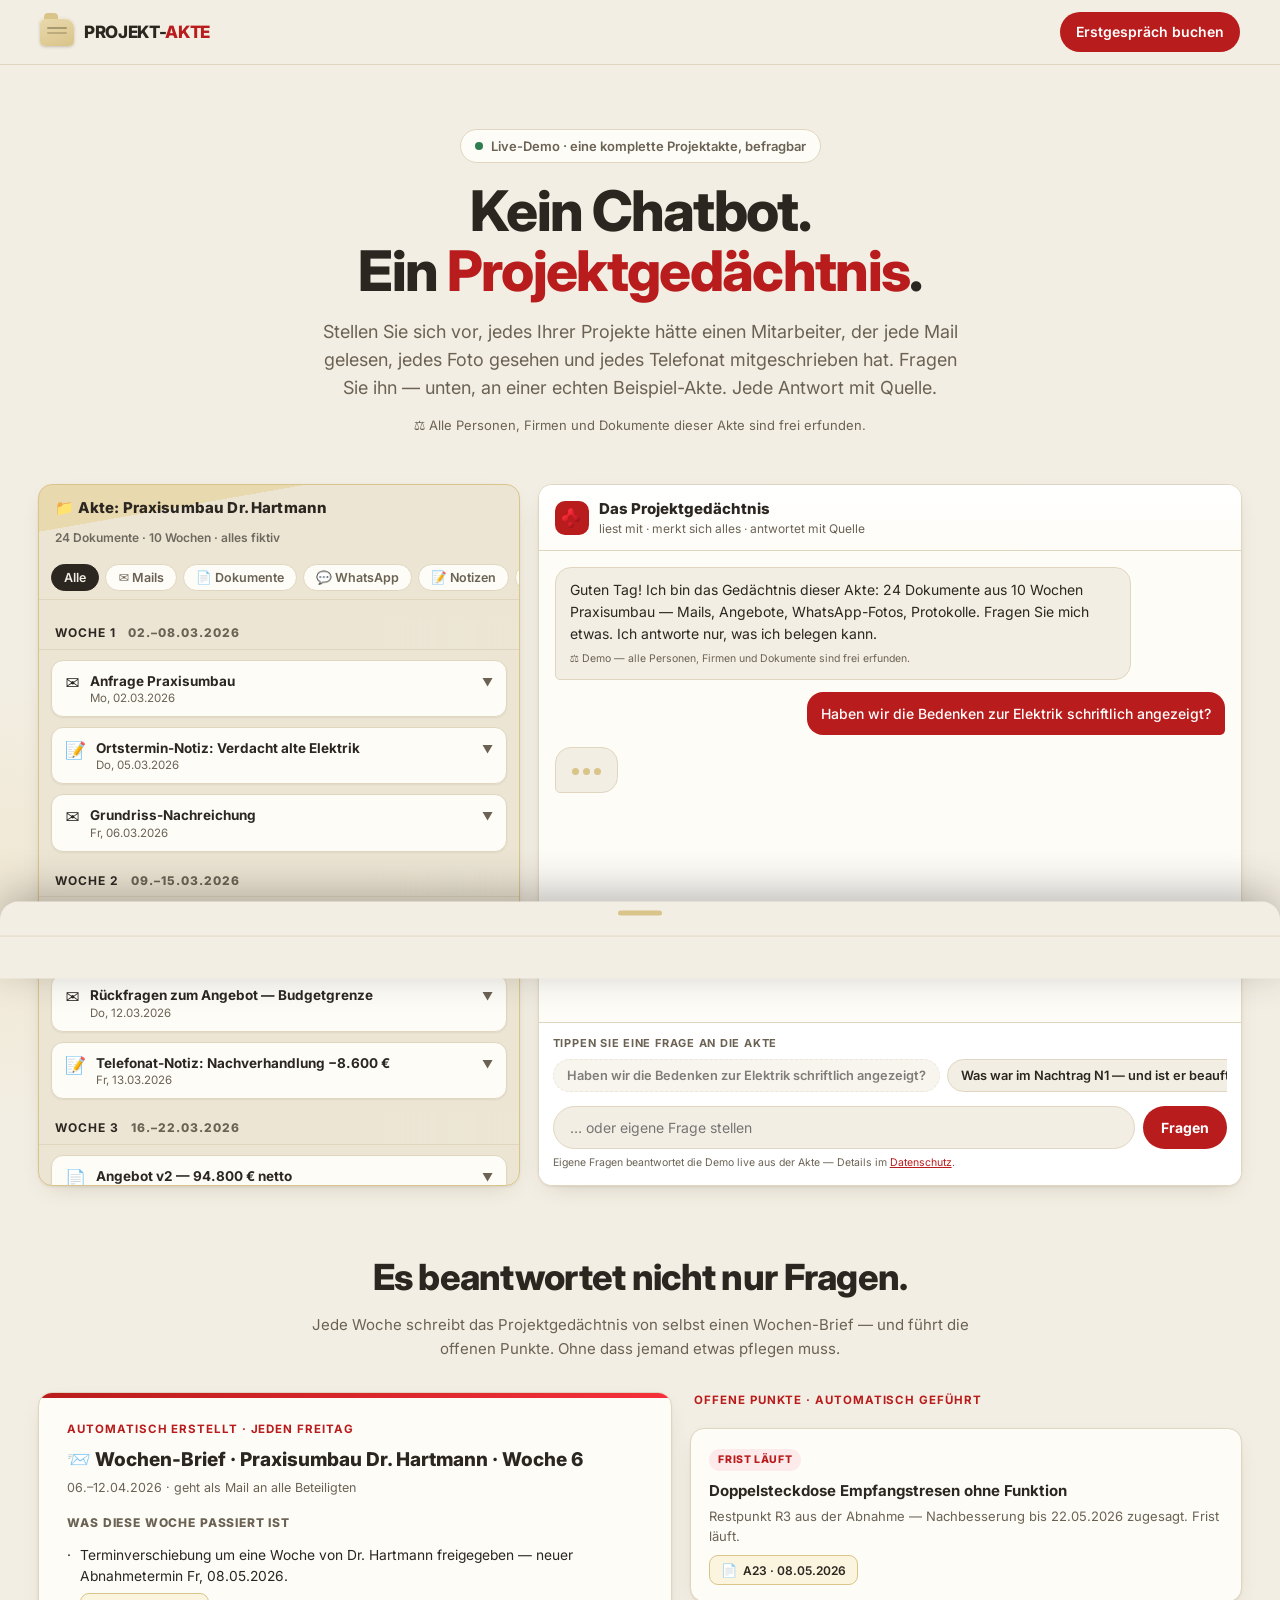
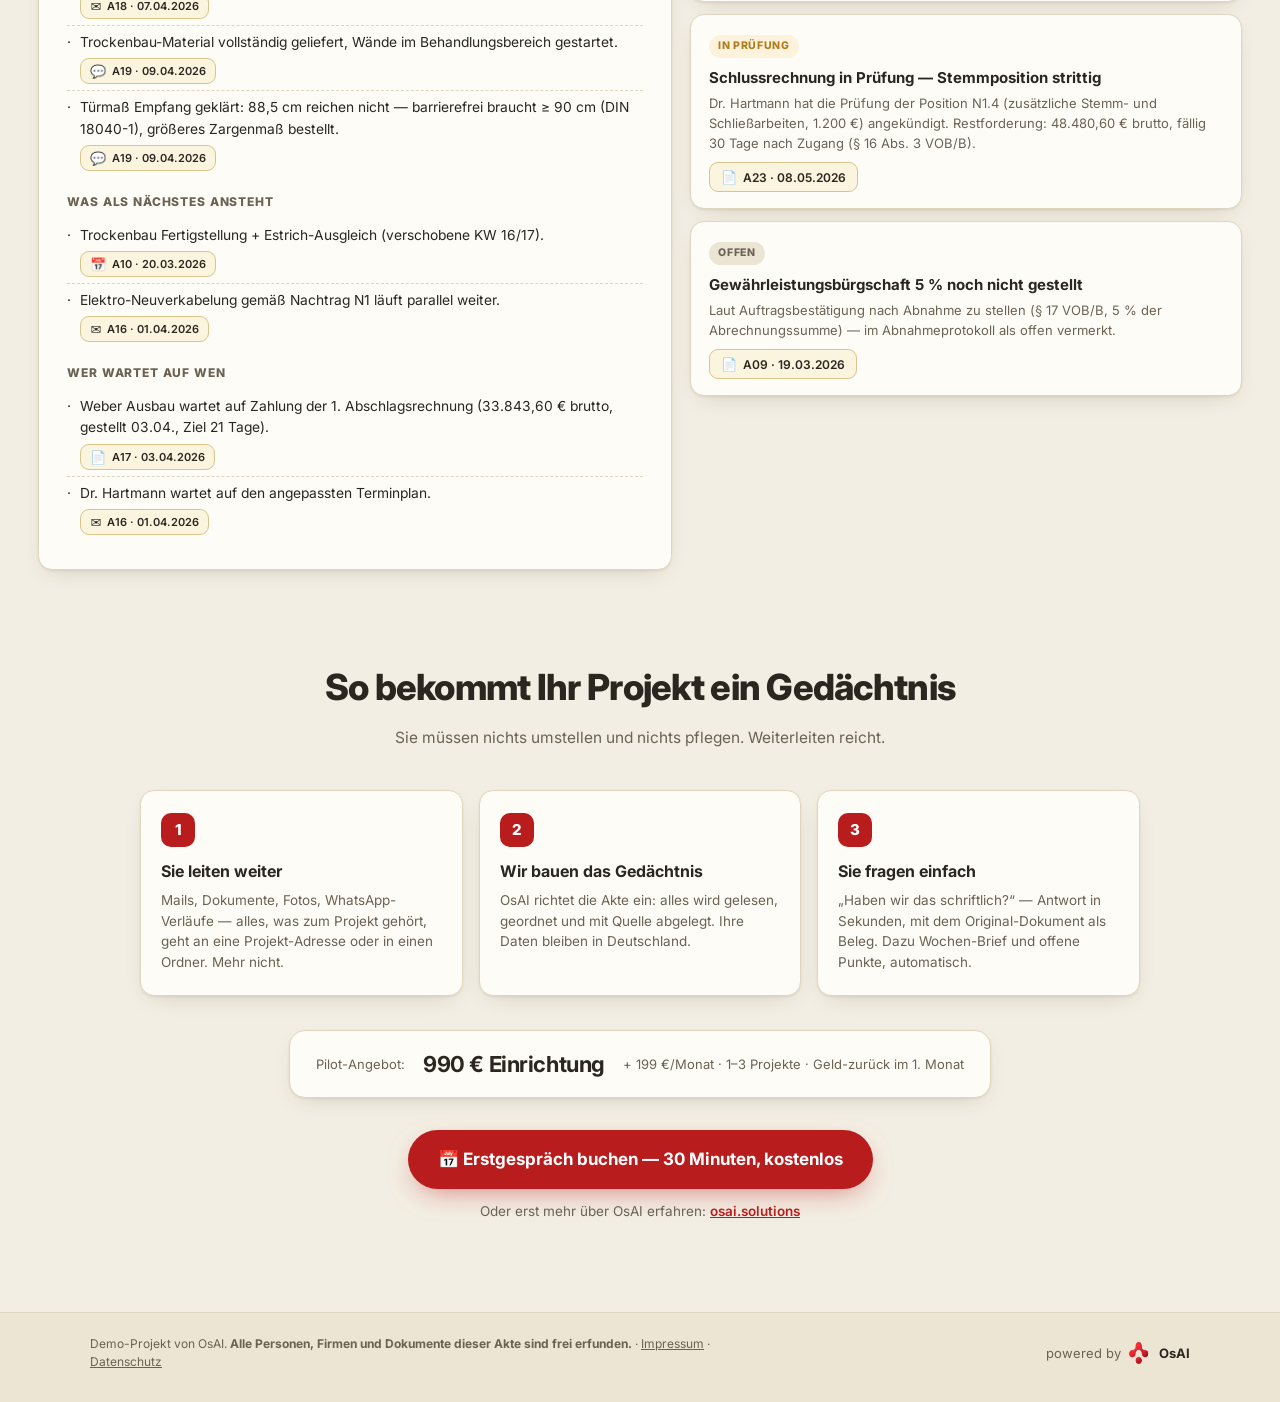
==== index.html @ 19879507 "feat: Phase 1 — Korpus (24 VOB/B-Artefakte) + Akten-Timeline mit Filtern & Dokument-Ansichten Gate 1" ====
<!DOCTYPE html>
<html lang="de">
<head>
  <meta charset="UTF-8">
  <meta name="viewport" content="width=device-width, initial-scale=1.0">
  <title>Projekt-Akte — Kein Chatbot. Ein Projektgedächtnis.</title>
  <meta name="description" content="Befragen Sie eine komplette Projektakte wie einen Mitarbeiter, der alles gelesen hat: Antwort in Sekunden — und das belegende Original-Dokument leuchtet auf. Live-Demo von OsAI.">
  <link rel="canonical" href="https://projekt-akte.demo.osai.solutions/">
  <meta property="og:type" content="website">
  <meta property="og:title" content="Projekt-Akte — Kein Chatbot. Ein Projektgedächtnis.">
  <meta property="og:description" content="Fragen statt suchen: Jede Antwort mit Quelle — das Original-Dokument leuchtet auf. Befragbare Demo-Projektakte (komplett fiktiv).">
  <meta property="og:url" content="https://projekt-akte.demo.osai.solutions/">
  <meta property="og:image" content="https://projekt-akte.demo.osai.solutions/assets/img/og.jpg">
  <meta property="og:locale" content="de_DE">
  <meta name="twitter:card" content="summary_large_image">
  <link rel="icon" href="data:image/svg+xml,<svg xmlns='http://www.w3.org/2000/svg' viewBox='0 0 100 100'><rect x='8' y='30' width='84' height='58' rx='10' fill='%23d9c489'/><rect x='8' y='22' width='34' height='14' rx='5' fill='%23b91c1c'/><rect x='20' y='48' width='60' height='6' rx='3' fill='%232b2620' opacity='.45'/><rect x='20' y='62' width='44' height='6' rx='3' fill='%232b2620' opacity='.3'/></svg>">
  <link rel="preconnect" href="https://fonts.googleapis.com">
  <link rel="preconnect" href="https://fonts.gstatic.com" crossorigin>
  <link href="https://fonts.googleapis.com/css2?family=Inter:wght@400;500;600;700;800&family=Caveat:wght@600&display=swap" rel="stylesheet">
  <link rel="stylesheet" href="assets/css/style.css">
</head>
<body>

  <header class="topbar">
    <a class="topbar-brand" href="/">
      <span class="akte-mark" aria-hidden="true"></span>
      <span class="topbar-wort">PROJEKT-<em>AKTE</em></span>
    </a>
    <a class="topbar-cta" href="https://cal.com/osai-solutions/erstgespraech" target="_blank" rel="noopener">Erstgespräch buchen</a>
  </header>

  <section class="hero">
    <span class="hero-badge"><span class="punkt"></span> Live-Demo · eine komplette Projektakte, befragbar</span>
    <h1>Kein Chatbot.<br>Ein <em>Projektgedächtnis</em>.</h1>
    <p class="hero-sub">Stellen Sie sich vor, jedes Ihrer Projekte hätte einen Mitarbeiter, der jede Mail gelesen, jedes Foto gesehen und jedes Telefonat mitgeschrieben hat. Fragen Sie ihn — unten, an einer echten Beispiel-Akte. Jede Antwort mit Quelle.</p>
    <p class="hero-hinweis">⚖️ Alle Personen, Firmen und Dokumente dieser Akte sind frei erfunden.</p>
  </section>

  <main class="demo" id="demo">
    <div class="demo-grid">

      <aside class="akte" aria-label="Projektakte Praxisumbau Dr. Hartmann">
        <div class="akte-kopf">
          <h2>📁 Akte: Praxisumbau Dr. Hartmann</h2>
          <span id="akte-zaehler"></span>
        </div>
        <div class="filter-leiste" id="filter-leiste" role="tablist" aria-label="Akte filtern"></div>
        <div class="timeline" id="timeline"></div>
      </aside>

      <section class="chat" aria-label="Projektgedächtnis befragen">
        <div class="chat-kopf">
          <span class="chat-avatar"><img src="assets/img/osai-logo.png" alt="" width="20" height="20"></span>
          <div>
            <h2>Das Projektgedächtnis</h2>
            <p>liest mit · merkt sich alles · antwortet mit Quelle</p>
          </div>
        </div>
        <div class="chat-verlauf" id="chat-verlauf" aria-live="polite"></div>
        <div class="chat-fuss">
          <p class="fuss-label">Tippen Sie eine Frage an die Akte</p>
          <div class="frage-chips" id="frage-chips"></div>
          <form class="eingabe" id="eingabe-form">
            <input type="text" id="eingabe-feld" maxlength="240" placeholder="… oder eigene Frage stellen" aria-label="Eigene Frage an die Akte">
            <button type="submit" id="eingabe-senden">Fragen</button>
          </form>
          <p class="eingabe-hinweis">Eigene Fragen beantwortet die Demo live aus der Akte — Details im <a href="datenschutz.html">Datenschutz</a>.</p>
        </div>
      </section>

    </div>
  </main>

  <section class="panels">
    <div class="panels-kopf reveal">
      <h2>Es beantwortet nicht nur Fragen.</h2>
      <p>Jede Woche schreibt das Projektgedächtnis von selbst einen Wochen-Brief — und führt die offenen Punkte. Ohne dass jemand etwas pflegen muss.</p>
    </div>
    <div class="panels-grid">
      <article class="brief reveal" id="wochen-brief"></article>
      <div class="punkte reveal" id="offene-punkte"></div>
    </div>
  </section>

  <section class="story" id="pilot">
    <h2 class="reveal">So bekommt Ihr Projekt ein Gedächtnis</h2>
    <p class="story-sub reveal">Sie müssen nichts umstellen und nichts pflegen. Weiterleiten reicht.</p>
    <div class="schritte">
      <div class="schritt reveal">
        <span class="schritt-nr">1</span>
        <h3>Sie leiten weiter</h3>
        <p>Mails, Dokumente, Fotos, WhatsApp-Verläufe — alles, was zum Projekt gehört, geht an eine Projekt-Adresse oder in einen Ordner. Mehr nicht.</p>
      </div>
      <div class="schritt reveal">
        <span class="schritt-nr">2</span>
        <h3>Wir bauen das Gedächtnis</h3>
        <p>OsAI richtet die Akte ein: alles wird gelesen, geordnet und mit Quelle abgelegt. Ihre Daten bleiben in Deutschland.</p>
      </div>
      <div class="schritt reveal">
        <span class="schritt-nr">3</span>
        <h3>Sie fragen einfach</h3>
        <p>„Haben wir das schriftlich?“ — Antwort in Sekunden, mit dem Original-Dokument als Beleg. Dazu Wochen-Brief und offene Punkte, automatisch.</p>
      </div>
    </div>
    <div class="preis-zeile reveal">
      <span>Pilot-Angebot:</span>
      <b>990&nbsp;€ Einrichtung</b>
      <span>+ 199&nbsp;€/Monat · 1–3 Projekte · Geld-zurück im 1.&nbsp;Monat</span>
    </div>
    <div class="cta-block reveal">
      <a class="cta-haupt" href="https://cal.com/osai-solutions/erstgespraech" target="_blank" rel="noopener">📅 Erstgespräch buchen — 30 Minuten, kostenlos</a>
      <p class="cta-neben">Oder erst mehr über OsAI erfahren: <a href="https://osai.solutions?utm_source=projekt-akte" target="_blank" rel="noopener">osai.solutions</a></p>
    </div>
  </section>

  <footer class="footer">
    <div class="footer-inner">
      <span class="footer-note">Demo-Projekt von OsAI. <strong>Alle Personen, Firmen und Dokumente dieser Akte sind frei erfunden.</strong> · <a href="impressum.html">Impressum</a> · <a href="datenschutz.html">Datenschutz</a></span>
      <a class="footer-brand" href="https://osai.solutions?utm_source=projekt-akte" target="_blank" rel="noopener">
        powered by <img src="assets/img/osai-logo.png" alt="OsAI" width="22" height="22"> <strong>OsAI</strong>
      </a>
    </div>
  </footer>

  <div class="sheet-hintergrund" id="sheet-hintergrund"></div>
  <div class="sheet" id="sheet" role="dialog" aria-modal="true" aria-label="Quelldokument">
    <div class="sheet-griff"></div>
    <div class="sheet-kopf" id="sheet-kopf"></div>
    <div class="sheet-inhalt" id="sheet-inhalt"></div>
  </div>

  <script src="assets/js/data.js"></script>
  <script src="assets/js/app.js"></script>
</body>
</html>
---- assets/css/style.css ----
/* Projekt-Akte — Akten-Ästhetik: Papier/Manila, Briefkopf-Dokumente, OsAI-Akzent im Chat. */

:root {
  --papier: #f3eee3;
  --papier-tief: #ece5d4;
  --karte: #fdfcf7;
  --manila: #e9d9ae;
  --manila-tief: #d9c489;
  --tinte: #2b2620;
  --tinte-soft: #6b6254;
  --linie: #e0d6c0;
  --osai: #b91c1c;
  --osai-hell: #f6303a;
  --osai-bg: #fdf1f0;
  --gruen: #2e7d4f;
  --gold: #b07d1e;
  --radius: 14px;
  --schatten: 0 1px 2px rgba(60, 48, 22, .08), 0 8px 24px -12px rgba(60, 48, 22, .25);
  --font: "Inter", system-ui, -apple-system, sans-serif;
  --font-dok: Georgia, "Times New Roman", serif;
  --font-hand: "Caveat", cursive;
}

* { margin: 0; padding: 0; box-sizing: border-box; }
html { scroll-behavior: smooth; }
body {
  font-family: var(--font);
  background:
    radial-gradient(1200px 500px at 80% -10%, rgba(233, 217, 174, .55), transparent 60%),
    radial-gradient(900px 420px at -10% 30%, rgba(233, 217, 174, .35), transparent 55%),
    var(--papier);
  color: var(--tinte);
  line-height: 1.55;
  -webkit-font-smoothing: antialiased;
  overflow-x: hidden;
}
img { max-width: 100%; display: block; }
a { color: var(--osai); }
button { font-family: inherit; cursor: pointer; }

/* ---------- Scroll-Reveals ---------- */
.reveal { opacity: 0; transform: translateY(22px); transition: opacity .7s ease, transform .7s cubic-bezier(.16, 1, .3, 1); }
.reveal.sichtbar { opacity: 1; transform: none; }

/* ---------- Topbar ---------- */
.topbar {
  position: sticky; top: 0; z-index: 50;
  display: flex; align-items: center; justify-content: space-between;
  padding: 12px clamp(16px, 4vw, 40px);
  background: rgba(243, 238, 227, .88); backdrop-filter: blur(10px);
  border-bottom: 1px solid var(--linie);
}
.topbar-brand { display: flex; align-items: center; gap: 10px; text-decoration: none; color: var(--tinte); }
.akte-mark {
  width: 34px; height: 28px; border-radius: 5px 9px 5px 5px;
  background: linear-gradient(160deg, var(--manila), var(--manila-tief));
  position: relative; box-shadow: inset 0 1px 0 rgba(255, 255, 255, .5), 0 1px 3px rgba(60, 48, 22, .25);
}
.akte-mark::before {
  content: ""; position: absolute; top: -5px; left: 4px; width: 14px; height: 6px;
  border-radius: 4px 4px 0 0; background: var(--manila-tief);
}
.akte-mark::after {
  content: ""; position: absolute; left: 7px; right: 7px; top: 9px; height: 2px;
  background: rgba(60, 48, 22, .35); box-shadow: 0 5px 0 rgba(60, 48, 22, .22);
  border-radius: 2px;
}
.topbar-wort { font-weight: 800; letter-spacing: -.02em; font-size: 17px; }
.topbar-wort em { font-style: normal; color: var(--osai); }
.topbar-cta {
  background: var(--osai); color: #fff; text-decoration: none; font-weight: 600; font-size: 14px;
  padding: 9px 16px; border-radius: 99px; transition: transform .2s, box-shadow .2s; white-space: nowrap;
}
.topbar-cta:hover { transform: translateY(-1px); box-shadow: 0 6px 18px -6px rgba(185, 28, 28, .55); }

/* ---------- Hero / Claim ---------- */
.hero { max-width: 1180px; margin: 0 auto; padding: clamp(34px, 6vw, 64px) clamp(16px, 4vw, 40px) clamp(10px, 2vw, 18px); text-align: center; }
.hero-badge {
  display: inline-flex; align-items: center; gap: 8px; font-size: 13px; font-weight: 600; color: var(--tinte-soft);
  background: var(--karte); border: 1px solid var(--linie); padding: 6px 14px; border-radius: 99px; margin-bottom: 18px;
}
.hero-badge .punkt { width: 8px; height: 8px; border-radius: 99px; background: var(--gruen); animation: pulsieren 2.2s infinite; }
@keyframes pulsieren { 0%, 100% { box-shadow: 0 0 0 0 rgba(46, 125, 79, .45); } 50% { box-shadow: 0 0 0 6px rgba(46, 125, 79, 0); } }
.hero h1 { font-size: clamp(30px, 5.4vw, 56px); font-weight: 800; letter-spacing: -.03em; line-height: 1.08; }
.hero h1 em { font-style: normal; color: var(--osai); }
.hero-sub { max-width: 640px; margin: 16px auto 0; font-size: clamp(15px, 2vw, 18px); color: var(--tinte-soft); }
.hero-hinweis { margin-top: 14px; font-size: 13px; color: var(--tinte-soft); }

/* ---------- Demo-Layout ---------- */
.demo { max-width: 1280px; margin: clamp(18px, 3vw, 30px) auto 0; padding: 0 clamp(10px, 3vw, 40px); }
.demo-grid { display: grid; grid-template-columns: minmax(340px, 40%) 1fr; gap: 18px; align-items: stretch; }

/* ---------- Akte (Timeline) ---------- */
.akte {
  background: linear-gradient(170deg, var(--manila) 0, var(--manila) 46px, var(--papier-tief) 46px);
  border: 1px solid var(--manila-tief); border-radius: var(--radius);
  box-shadow: var(--schatten); display: flex; flex-direction: column; overflow: hidden;
  height: clamp(520px, 78vh, 860px);
}
.akte-kopf { padding: 11px 16px 9px; display: flex; align-items: baseline; gap: 10px; flex-wrap: wrap; }
.akte-kopf h2 { font-size: 15px; font-weight: 800; letter-spacing: .01em; }
.akte-kopf span { font-size: 12px; color: rgba(43, 38, 32, .65); font-weight: 600; }
.filter-leiste { display: flex; gap: 6px; padding: 8px 12px; overflow-x: auto; scrollbar-width: none; border-bottom: 1px solid var(--linie); background: var(--papier-tief); }
.filter-leiste::-webkit-scrollbar { display: none; }
.filter-chip {
  border: 1px solid var(--linie); background: var(--karte); color: var(--tinte-soft);
  font-size: 12.5px; font-weight: 600; padding: 5px 12px; border-radius: 99px; white-space: nowrap;
  transition: all .2s;
}
.filter-chip.aktiv { background: var(--tinte); border-color: var(--tinte); color: var(--papier); }
.timeline { overflow-y: auto; padding: 4px 12px 24px; flex: 1; scroll-behavior: smooth; overscroll-behavior: contain; }
.woche-kopf {
  position: sticky; top: 0; z-index: 5; margin: 14px -12px 8px; padding: 6px 16px;
  background: linear-gradient(90deg, var(--papier-tief) 70%, rgba(236, 229, 212, .9));
  backdrop-filter: blur(4px);
  font-size: 12px; font-weight: 800; letter-spacing: .08em; text-transform: uppercase; color: var(--tinte-soft);
  border-bottom: 1px solid var(--linie);
}
.woche-kopf b { color: var(--tinte); margin-right: 8px; }

.karte {
  background: var(--karte); border: 1px solid var(--linie); border-radius: 12px;
  margin: 10px 0; box-shadow: 0 1px 2px rgba(60, 48, 22, .07);
  transition: box-shadow .3s, border-color .3s, transform .3s;
  scroll-margin: 64px;
}
.karte:hover { border-color: var(--manila-tief); }
.karte-kopf { display: flex; gap: 10px; padding: 11px 13px; align-items: flex-start; width: 100%; background: none; border: 0; text-align: left; color: inherit; }
.karte-icon { font-size: 17px; line-height: 1.3; flex-shrink: 0; }
.karte-titel { font-size: 13.5px; font-weight: 700; line-height: 1.35; }
.karte-datum { font-size: 11.5px; color: var(--tinte-soft); margin-top: 1px; }
.karte-pfeil { margin-left: auto; flex-shrink: 0; color: var(--tinte-soft); transition: transform .3s; font-size: 11px; padding-top: 3px; }
.karte.open .karte-pfeil { transform: rotate(180deg); }
.karte-inhalt { display: none; padding: 0 13px 13px; }
.karte.open .karte-inhalt { display: block; animation: aufklappen .35s ease; }
@keyframes aufklappen { from { opacity: 0; transform: translateY(-6px); } to { opacity: 1; transform: none; } }

.karte.fokus { border-color: var(--osai); box-shadow: 0 0 0 3px rgba(185, 28, 28, .18), var(--schatten); }

/* Dokument-Ansicht (Briefkopf-Optik) */
.dok {
  background: #fff; border: 1px solid var(--linie); border-radius: 8px;
  padding: 16px 16px 14px; font-family: var(--font-dok); font-size: 13px; line-height: 1.6;
  box-shadow: inset 0 0 40px rgba(233, 217, 174, .18);
}
.dok-briefkopf { display: flex; justify-content: space-between; gap: 10px; align-items: flex-start; border-bottom: 2px solid var(--tinte); padding-bottom: 9px; margin-bottom: 11px; }
.dok-firma { font-family: var(--font); font-weight: 800; font-size: 14px; letter-spacing: -.01em; }
.dok-firma small { display: block; font-weight: 500; font-size: 10px; color: var(--tinte-soft); letter-spacing: .03em; }
.dok-logo { width: 26px; height: 26px; border-radius: 6px; background: var(--tinte); color: var(--manila); font-family: var(--font); font-weight: 800; font-size: 14px; display: grid; place-items: center; flex-shrink: 0; }
.dok-logo.h { background: #27415a; color: #dfe9f3; }
.dok-betreff { font-weight: 700; margin-bottom: 9px; }
.dok p { margin: 7px 0; white-space: pre-line; }
.dok table { width: 100%; border-collapse: collapse; margin: 9px 0; font-size: 12.5px; }
.dok th { text-align: left; font-size: 10.5px; text-transform: uppercase; letter-spacing: .06em; font-family: var(--font); color: var(--tinte-soft); border-bottom: 1px solid var(--linie); padding: 4px 6px; }
.dok td { border-bottom: 1px solid #f0ead9; padding: 5px 6px; vertical-align: top; }
.dok td:last-child, .dok th:last-child { text-align: right; white-space: nowrap; }
.dok tfoot td { font-weight: 700; border-bottom: 0; border-top: 2px solid var(--tinte); }
.dok tfoot tr + tr td { border-top: 0; font-weight: 400; }
.dok tfoot tr:last-child td { font-weight: 800; }

/* Mail-Ansicht */
.mail-kopf { font-size: 11.5px; color: var(--tinte-soft); background: var(--papier); border: 1px solid var(--linie); border-radius: 8px; padding: 8px 10px; margin-bottom: 9px; }
.mail-kopf div { overflow: hidden; text-overflow: ellipsis; white-space: nowrap; }
.mail-kopf b { color: var(--tinte); }

/* Notiz-Ansicht */
.notiz { background: #fdf6dd; border: 1px solid #ead9a0; border-radius: 8px; padding: 13px 14px; box-shadow: 2px 3px 0 rgba(176, 125, 30, .12); position: relative; }
.notiz::before { content: ""; position: absolute; top: -7px; left: 50%; width: 64px; height: 14px; transform: translateX(-50%) rotate(-2deg); background: rgba(217, 196, 137, .6); border-radius: 2px; }
.notiz-kopf { font-family: var(--font-hand); font-size: 19px; color: var(--gold); margin-bottom: 5px; }
.notiz p { font-size: 13px; margin: 7px 0; white-space: pre-line; }

/* WhatsApp-Ansicht */
.wa { background: #e7e1d3; border-radius: 8px; padding: 10px; }
.wa-bubble { max-width: 88%; padding: 7px 10px; border-radius: 10px; font-size: 12.8px; margin: 6px 0; position: relative; white-space: pre-line; box-shadow: 0 1px 1px rgba(0, 0, 0, .08); }
.wa-bubble.weber { background: #fff; border-top-left-radius: 3px; }
.wa-bubble.hartmann { background: #dcf3c8; margin-left: auto; border-top-right-radius: 3px; }
.wa-wer { font-size: 10.5px; font-weight: 700; color: var(--osai); margin-bottom: 2px; }
.wa-bubble.hartmann .wa-wer { color: #1f7a4d; }
.wa-zeit { display: block; font-size: 10px; color: rgba(43, 38, 32, .45); text-align: right; margin-top: 2px; }
.wa-foto { border-radius: 8px; margin: 4px 0 2px; aspect-ratio: 4/3; object-fit: cover; width: 100%; background: #d6cfbf; }

.karte-foto-thumb { width: 54px; height: 42px; object-fit: cover; border-radius: 6px; border: 1px solid var(--linie); flex-shrink: 0; }

/* Passage-Highlight — der Aha-Moment */
.passage { border-radius: 4px; transition: background .4s; box-decoration-break: clone; -webkit-box-decoration-break: clone; }
.passage-glow { animation: passageGlow 2.6s ease 2; background: #ffe9a8; box-shadow: 0 0 0 4px #ffe9a8; }
@keyframes passageGlow {
  0% { background: #ffd34d; box-shadow: 0 0 0 4px #ffd34d, 0 0 24px 4px rgba(255, 195, 26, .55); }
  60% { background: #ffe9a8; box-shadow: 0 0 0 4px #ffe9a8, 0 0 0 0 rgba(255, 195, 26, 0); }
  100% { background: #ffe9a8; box-shadow: 0 0 0 4px #ffe9a8; }
}
tr.passage-glow td { animation: none; background: #ffe9a8; transition: background .4s; }

/* ---------- Chat ---------- */
.chat {
  background: var(--karte); border: 1px solid var(--linie); border-radius: var(--radius);
  box-shadow: var(--schatten); display: flex; flex-direction: column; overflow: hidden;
  height: clamp(520px, 78vh, 860px);
}
.chat-kopf { display: flex; align-items: center; gap: 10px; padding: 12px 16px; border-bottom: 1px solid var(--linie); background: linear-gradient(180deg, #fff, var(--karte)); }
.chat-avatar { width: 34px; height: 34px; border-radius: 10px; background: var(--osai); display: grid; place-items: center; flex-shrink: 0; }
.chat-avatar img { width: 20px; height: 20px; }
.chat-kopf h2 { font-size: 15px; font-weight: 800; }
.chat-kopf p { font-size: 12px; color: var(--tinte-soft); }
.chat-verlauf { flex: 1; overflow-y: auto; padding: 16px; display: flex; flex-direction: column; gap: 12px; scroll-behavior: smooth; }
.msg { max-width: 86%; padding: 11px 14px; border-radius: 16px; font-size: 14px; animation: msgRein .35s cubic-bezier(.16, 1, .3, 1); }
@keyframes msgRein { from { opacity: 0; transform: translateY(10px) scale(.97); } to { opacity: 1; transform: none; } }
.msg.user { align-self: flex-end; background: var(--osai); color: #fff; border-bottom-right-radius: 5px; font-weight: 500; }
.msg.bot { align-self: flex-start; background: var(--papier); border: 1px solid var(--linie); border-bottom-left-radius: 5px; }
.msg.bot.unbekannt { border-color: var(--gold); background: #fdf6dd; }
.msg-spur { display: block; font-size: 10.5px; color: var(--tinte-soft); margin-top: 7px; }
.msg-spur b { color: var(--gold); font-weight: 700; }
.tipp-cursor { display: inline-block; width: 2px; height: 1em; background: var(--osai); vertical-align: text-bottom; animation: blinzeln .8s infinite; margin-left: 1px; }
@keyframes blinzeln { 50% { opacity: 0; } }
.denkt { display: inline-flex; gap: 4px; padding: 4px 2px; }
.denkt i { width: 7px; height: 7px; border-radius: 99px; background: var(--manila-tief); animation: huepfen 1.2s infinite; }
.denkt i:nth-child(2) { animation-delay: .15s; }
.denkt i:nth-child(3) { animation-delay: .3s; }
@keyframes huepfen { 0%, 60%, 100% { transform: none; } 30% { transform: translateY(-5px); } }

/* Quellen-Chips */
.quellen { display: flex; flex-wrap: wrap; gap: 7px; margin-top: 10px; }
.quelle-chip {
  display: inline-flex; align-items: center; gap: 6px; border: 1px solid var(--manila-tief);
  background: #fbf4df; color: var(--tinte); font-size: 12px; font-weight: 600;
  padding: 6px 11px; border-radius: 9px; position: relative;
  opacity: 0; transform: translateY(8px) scale(.92);
  transition: border-color .2s, background .2s, box-shadow .2s;
}
.quelle-chip.pop { animation: chipPop .45s cubic-bezier(.34, 1.56, .64, 1) forwards; }
@keyframes chipPop { to { opacity: 1; transform: none; } }
.quelle-chip:hover, .quelle-chip.aktiv { border-color: var(--osai); background: var(--osai-bg); box-shadow: 0 3px 10px -4px rgba(185, 28, 28, .4); }
.quelle-chip .q-icon { font-size: 13px; }
.quelle-chip .q-datum { color: var(--tinte-soft); font-weight: 500; }
.quelle-chip::after {
  content: "„" attr(data-snippet) "“";
  position: absolute; bottom: calc(100% + 8px); left: 0; z-index: 30;
  width: min(300px, 74vw); background: var(--tinte); color: var(--papier);
  font-size: 11.5px; font-weight: 400; line-height: 1.45; padding: 9px 11px; border-radius: 9px;
  opacity: 0; pointer-events: none; transform: translateY(4px); transition: opacity .2s, transform .2s;
  font-style: italic;
}
.quelle-chip:hover::after { opacity: 1; transform: none; }
@media (hover: none) { .quelle-chip::after { display: none; } }

/* Frage-Chips + Eingabe */
.chat-fuss { border-top: 1px solid var(--linie); background: #fff; padding: 10px 14px 13px; }
.fuss-label { font-size: 11px; font-weight: 700; letter-spacing: .07em; text-transform: uppercase; color: var(--tinte-soft); margin: 2px 0 7px; }
.frage-chips { display: flex; gap: 7px; overflow-x: auto; padding-bottom: 6px; scrollbar-width: none; }
.frage-chips::-webkit-scrollbar { display: none; }
.frage-chip {
  border: 1px solid var(--linie); background: var(--papier); color: var(--tinte);
  font-size: 12.8px; font-weight: 600; padding: 8px 13px; border-radius: 99px; white-space: nowrap;
  transition: all .2s; flex-shrink: 0;
}
.frage-chip:hover:not(:disabled) { border-color: var(--osai); color: var(--osai); background: var(--osai-bg); transform: translateY(-1px); }
.frage-chip:disabled { opacity: .45; cursor: default; }
.frage-chip.gefragt { border-style: dashed; opacity: .6; }
.eingabe { display: flex; gap: 8px; margin-top: 8px; }
.eingabe input {
  flex: 1; border: 1px solid var(--linie); border-radius: 99px; padding: 10px 16px; font: inherit; font-size: 14px;
  background: var(--papier); color: var(--tinte); outline: none; transition: border-color .2s, box-shadow .2s; min-width: 0;
}
.eingabe input:focus { border-color: var(--osai); box-shadow: 0 0 0 3px rgba(185, 28, 28, .12); background: #fff; }
.eingabe button {
  background: var(--osai); border: 0; color: #fff; font-weight: 700; font-size: 14px;
  padding: 0 18px; border-radius: 99px; transition: transform .2s, box-shadow .2s; flex-shrink: 0;
}
.eingabe button:hover:not(:disabled) { transform: translateY(-1px); box-shadow: 0 6px 16px -6px rgba(185, 28, 28, .5); }
.eingabe button:disabled { opacity: .5; cursor: default; }
.eingabe-hinweis { font-size: 10.5px; color: var(--tinte-soft); margin-top: 6px; }

/* ---------- Bottom-Sheet (mobil) ---------- */
.sheet-hintergrund { position: fixed; inset: 0; background: rgba(43, 38, 32, .5); z-index: 90; opacity: 0; pointer-events: none; transition: opacity .3s; }
.sheet-hintergrund.offen { opacity: 1; pointer-events: auto; }
.sheet {
  position: fixed; left: 0; right: 0; bottom: 0; z-index: 95; max-height: 82vh;
  background: var(--papier); border-radius: 18px 18px 0 0; box-shadow: 0 -10px 40px rgba(43, 38, 32, .3);
  transform: translateY(102%); transition: transform .38s cubic-bezier(.16, 1, .3, 1);
  display: flex; flex-direction: column;
}
.sheet.offen { transform: none; }
.sheet-griff { width: 44px; height: 5px; border-radius: 99px; background: var(--manila-tief); margin: 9px auto 4px; flex-shrink: 0; }
.sheet-kopf { display: flex; align-items: flex-start; gap: 10px; padding: 6px 18px 10px; border-bottom: 1px solid var(--linie); }
.sheet-kopf .karte-titel { font-size: 14.5px; }
.sheet-zu { margin-left: auto; background: var(--papier-tief); border: 1px solid var(--linie); border-radius: 99px; width: 30px; height: 30px; font-size: 14px; color: var(--tinte-soft); flex-shrink: 0; }
.sheet-inhalt { overflow-y: auto; padding: 14px 18px 28px; }

/* ---------- Panels: Wochen-Brief + Offene Punkte ---------- */
.panels { max-width: 1280px; margin: clamp(36px, 6vw, 64px) auto 0; padding: 0 clamp(10px, 3vw, 40px); }
.panels-kopf { text-align: center; max-width: 660px; margin: 0 auto clamp(20px, 3vw, 32px); }
.panels-kopf h2, .story h2 { font-size: clamp(24px, 3.6vw, 36px); font-weight: 800; letter-spacing: -.02em; }
.panels-kopf p { color: var(--tinte-soft); margin-top: 8px; font-size: 15px; }
.panels-grid { display: grid; grid-template-columns: 1.15fr 1fr; gap: 18px; align-items: start; }

.brief {
  background: var(--karte); border: 1px solid var(--linie); border-radius: var(--radius); box-shadow: var(--schatten);
  padding: clamp(18px, 3vw, 28px); position: relative; overflow: hidden;
}
.brief::before { content: ""; position: absolute; top: 0; left: 0; right: 0; height: 5px; background: linear-gradient(90deg, var(--osai), var(--osai-hell)); }
.brief-meta { font-size: 11.5px; font-weight: 700; letter-spacing: .08em; text-transform: uppercase; color: var(--osai); margin-bottom: 6px; }
.brief h3 { font-size: 19px; font-weight: 800; margin-bottom: 4px; }
.brief-sub { font-size: 12.5px; color: var(--tinte-soft); margin-bottom: 14px; }
.brief h4 { font-size: 12px; font-weight: 800; letter-spacing: .07em; text-transform: uppercase; color: var(--tinte-soft); margin: 16px 0 7px; }
.brief li { list-style: none; display: flex; gap: 9px; align-items: flex-start; font-size: 13.8px; padding: 6px 0; border-bottom: 1px dashed var(--linie); }
.brief li:last-child { border-bottom: 0; }
.brief li .b-icon { flex-shrink: 0; }
.brief li > div { flex: 1; }
.brief .quelle-chip { opacity: 1; transform: none; margin-top: 5px; font-size: 11px; padding: 4px 9px; }

.punkte { display: flex; flex-direction: column; gap: 12px; }
.punkt-karte { background: var(--karte); border: 1px solid var(--linie); border-radius: var(--radius); box-shadow: var(--schatten); padding: 16px 18px; transition: transform .25s, box-shadow .25s; }
.punkt-karte:hover { transform: translateY(-2px); }
.punkt-status { display: inline-block; font-size: 10.5px; font-weight: 800; letter-spacing: .06em; text-transform: uppercase; padding: 3px 9px; border-radius: 99px; margin-bottom: 8px; }
.punkt-status.frist { background: #fdeaea; color: var(--osai); }
.punkt-status.pruefung { background: #fdf3dd; color: var(--gold); }
.punkt-status.offen { background: #ece5d4; color: var(--tinte-soft); }
.punkt-karte h3 { font-size: 15px; font-weight: 700; margin-bottom: 4px; }
.punkt-karte p { font-size: 13px; color: var(--tinte-soft); margin-bottom: 9px; }
.punkt-karte .quelle-chip { opacity: 1; transform: none; }

/* ---------- Rahmen-Story ---------- */
.story { max-width: 1080px; margin: clamp(48px, 8vw, 90px) auto 0; padding: 0 clamp(16px, 4vw, 40px); text-align: center; }
.story-sub { color: var(--tinte-soft); max-width: 620px; margin: 10px auto 0; font-size: 15.5px; }
.schritte { display: grid; grid-template-columns: repeat(3, 1fr); gap: 16px; margin-top: clamp(24px, 4vw, 40px); text-align: left; }
.schritt { background: var(--karte); border: 1px solid var(--linie); border-radius: var(--radius); box-shadow: var(--schatten); padding: 22px 20px; position: relative; transition: transform .25s; }
.schritt:hover { transform: translateY(-3px); }
.schritt-nr { width: 34px; height: 34px; border-radius: 10px; background: var(--osai); color: #fff; font-weight: 800; display: grid; place-items: center; margin-bottom: 12px; font-size: 15px; }
.schritt h3 { font-size: 16px; font-weight: 700; margin-bottom: 6px; }
.schritt p { font-size: 13.5px; color: var(--tinte-soft); }
.preis-zeile {
  display: inline-flex; flex-wrap: wrap; align-items: center; justify-content: center; gap: 10px 18px;
  margin-top: clamp(22px, 4vw, 34px); background: var(--karte); border: 1px solid var(--linie);
  border-radius: 16px; box-shadow: var(--schatten); padding: 16px 26px;
}
.preis-zeile b { font-size: 22px; letter-spacing: -.02em; }
.preis-zeile span { font-size: 13px; color: var(--tinte-soft); }
.cta-block { margin-top: clamp(22px, 4vw, 32px); display: flex; flex-direction: column; align-items: center; gap: 12px; }
.cta-haupt {
  display: inline-flex; align-items: center; gap: 10px; background: var(--osai); color: #fff; text-decoration: none;
  font-weight: 700; font-size: 17px; padding: 16px 30px; border-radius: 99px;
  box-shadow: 0 10px 28px -10px rgba(185, 28, 28, .55); transition: transform .2s, box-shadow .2s;
}
.cta-haupt:hover { transform: translateY(-2px); box-shadow: 0 16px 36px -12px rgba(185, 28, 28, .65); }
.cta-neben { font-size: 13.5px; color: var(--tinte-soft); }
.cta-neben a { font-weight: 600; }

/* ---------- Footer ---------- */
.footer { margin-top: clamp(50px, 8vw, 90px); border-top: 1px solid var(--linie); background: var(--papier-tief); }
.footer-inner { max-width: 1180px; margin: 0 auto; padding: 22px clamp(16px, 4vw, 40px) 30px; display: flex; flex-wrap: wrap; gap: 14px 24px; align-items: center; justify-content: space-between; }
.footer-note { font-size: 12px; color: var(--tinte-soft); max-width: 640px; }
.footer-note a { color: var(--tinte-soft); }
.footer-brand { display: inline-flex; align-items: center; gap: 8px; font-size: 13px; color: var(--tinte-soft); text-decoration: none; }
.footer-brand img { width: 22px; height: 22px; border-radius: 6px; }
.footer-brand strong { color: var(--tinte); }

/* ---------- Legal-Seiten ---------- */
.legal-page { max-width: 760px; margin: 0 auto; padding: clamp(28px, 5vw, 48px) clamp(16px, 4vw, 40px); }
.legal-page h1 { font-size: clamp(26px, 4vw, 38px); font-weight: 800; letter-spacing: -.02em; }
.legal-lead { color: var(--tinte-soft); margin: 10px 0 22px; }
.legal-page h2 { font-size: 18px; font-weight: 800; margin: 26px 0 8px; }
.legal-page p, .legal-page li { font-size: 14.5px; color: #4a4337; }
.legal-page ul { padding-left: 20px; margin: 8px 0; }
.legal-page li { margin: 6px 0; }

/* ---------- Mobile ---------- */
@media (max-width: 920px) {
  .demo-grid { grid-template-columns: 1fr; }
  .chat { order: 1; height: min(74vh, 640px); }
  .akte { order: 2; height: min(64vh, 560px); }
  .panels-grid { grid-template-columns: 1fr; }
  .schritte { grid-template-columns: 1fr; }
  .msg { max-width: 92%; }
}
@media (max-width: 480px) {
  .topbar-cta { font-size: 12.5px; padding: 8px 12px; }
  .topbar-wort { font-size: 15px; }
  .chat-verlauf { padding: 12px; }
  .preis-zeile { padding: 14px 16px; }
}

@media (prefers-reduced-motion: reduce) {
  *, *::before, *::after { animation-duration: .01ms !important; transition-duration: .01ms !important; }
  html { scroll-behavior: auto; }
}
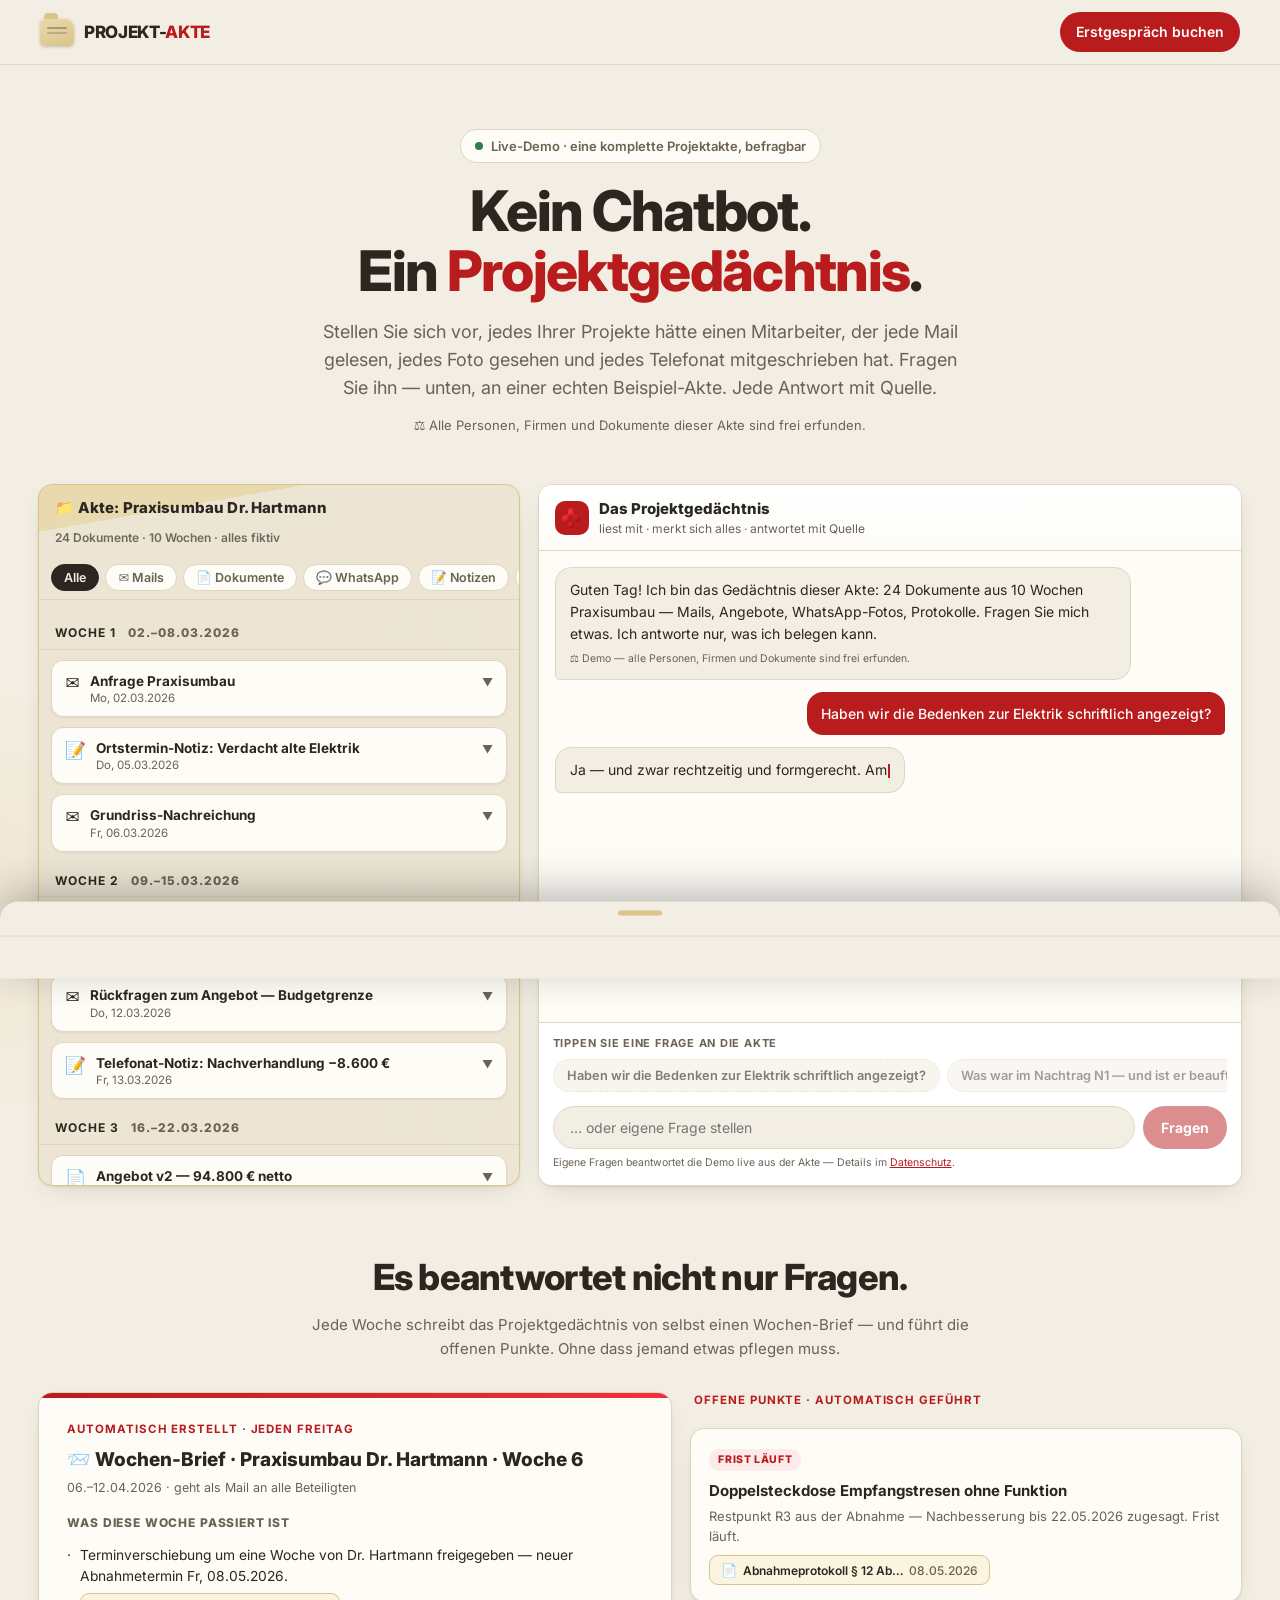
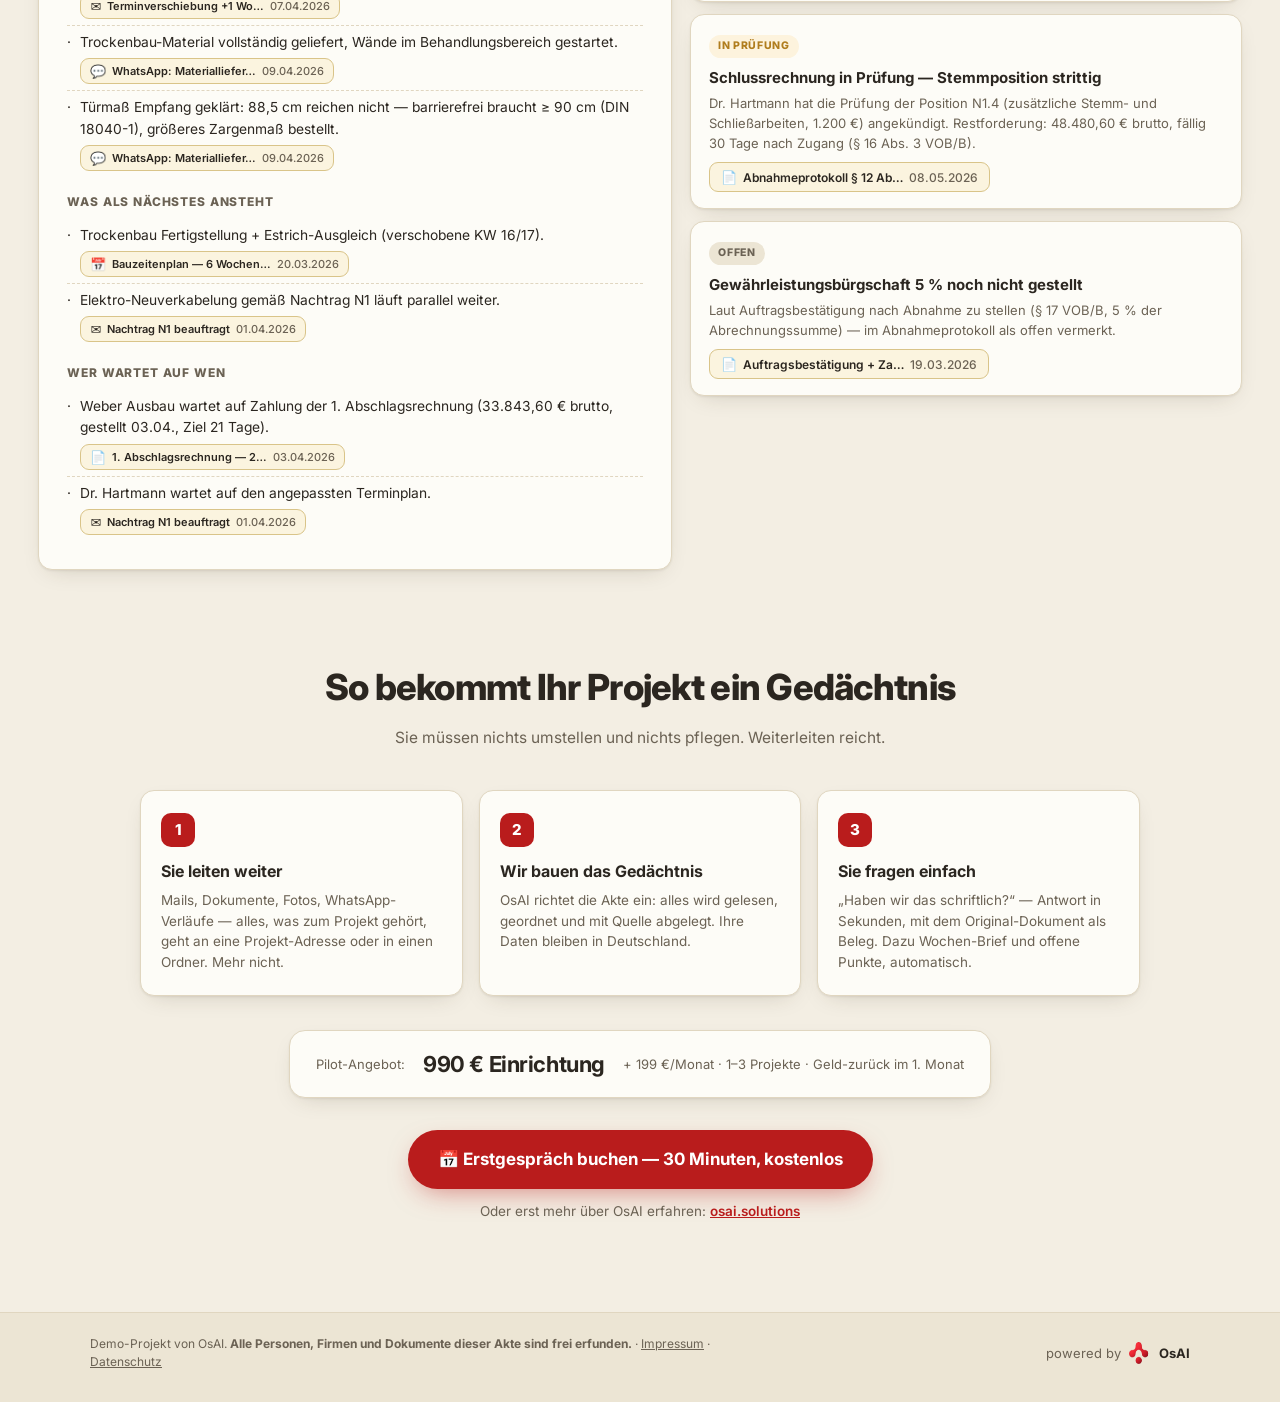
==== commit e02a9765: "feat: Phase 6 — Excellence-Pass: Top-5-Fixes 10 Schwächen erhoben, Top-5 gefixt: 1) Auto-Demo starte" ====
--- a/index.html
+++ b/index.html
@@ -11,7 +11,11 @@
   <meta property="og:description" content="Fragen statt suchen: Jede Antwort mit Quelle — das Original-Dokument leuchtet auf. Befragbare Demo-Projektakte (komplett fiktiv).">
   <meta property="og:url" content="https://projekt-akte.demo.osai.solutions/">
   <meta property="og:image" content="https://projekt-akte.demo.osai.solutions/assets/img/og.jpg">
+  <meta property="og:image:width" content="1200">
+  <meta property="og:image:height" content="630">
+  <meta property="og:site_name" content="Projekt-Akte — eine Demo von OsAI">
   <meta property="og:locale" content="de_DE">
+  <meta name="theme-color" content="#f3eee3">
   <meta name="twitter:card" content="summary_large_image">
   <link rel="icon" href="data:image/svg+xml,<svg xmlns='http://www.w3.org/2000/svg' viewBox='0 0 100 100'><rect x='8' y='30' width='84' height='58' rx='10' fill='%23d9c489'/><rect x='8' y='22' width='34' height='14' rx='5' fill='%23b91c1c'/><rect x='20' y='48' width='60' height='6' rx='3' fill='%232b2620' opacity='.45'/><rect x='20' y='62' width='44' height='6' rx='3' fill='%232b2620' opacity='.3'/></svg>">
   <link rel="preconnect" href="https://fonts.googleapis.com">
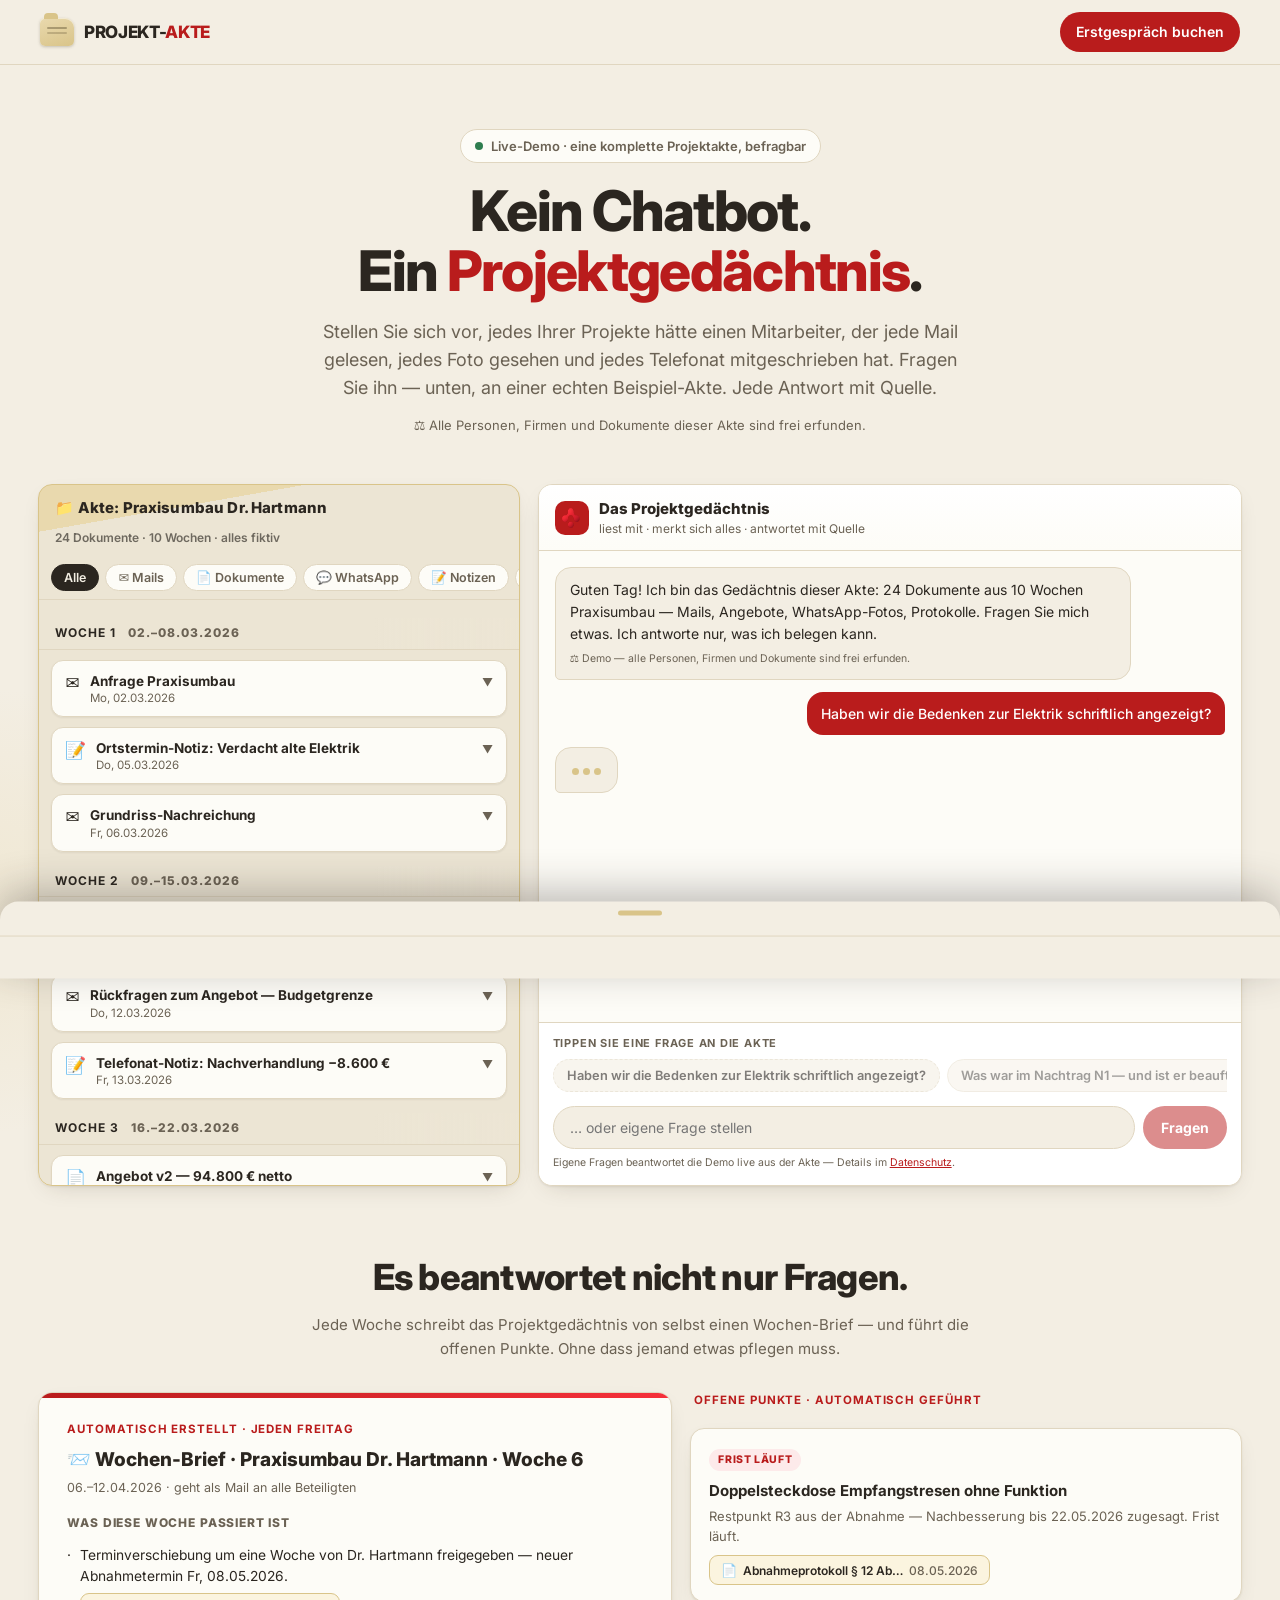
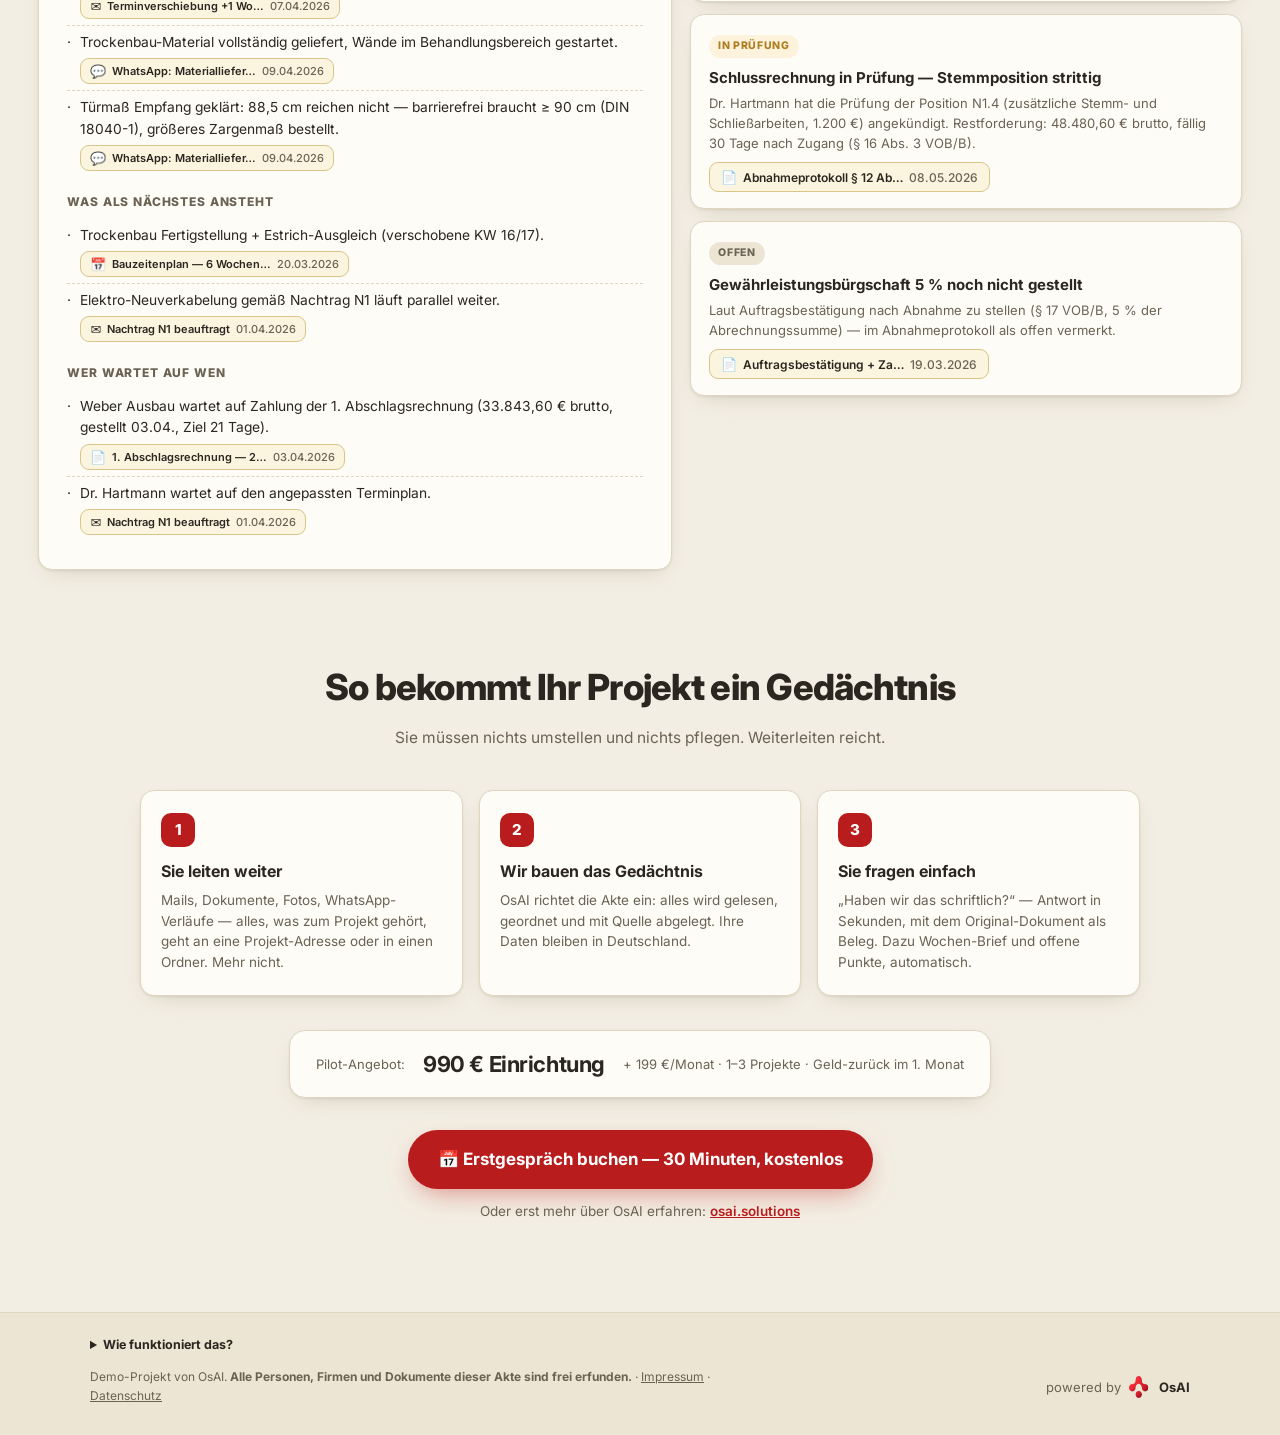
==== commit 744d756b: "feat(footer): Inline-Aufklapper "Wie funktioniert das?" — 3 Saetze Erklaer-Sprache + Datenschutz-Lin" ====
--- a/index.html
+++ b/index.html
@@ -119,6 +119,10 @@
 
   <footer class="footer">
     <div class="footer-inner">
+      <details class="footer-erklaer">
+        <summary>Wie funktioniert das?</summary>
+        <p>Das Projektgedächtnis liest alle Dokumente dieser Akte mit, merkt sich den Inhalt und beantwortet Fragen mit dem Original-Dokument als Quelle. Die fünf Beispielfragen werden komplett auf dieser Seite beantwortet — dabei verlässt nichts Ihren Browser. Nur frei getippte Fragen werden zur Beantwortung kurz an einen KI-Dienst übermittelt und nicht gespeichert — Details im <a href="datenschutz.html">Datenschutz</a>.</p>
+      </details>
       <span class="footer-note">Demo-Projekt von OsAI. <strong>Alle Personen, Firmen und Dokumente dieser Akte sind frei erfunden.</strong> · <a href="impressum.html">Impressum</a> · <a href="datenschutz.html">Datenschutz</a></span>
       <a class="footer-brand" href="https://osai.solutions?utm_source=projekt-akte" target="_blank" rel="noopener">
         powered by <img src="assets/img/osai-logo.png" alt="OsAI" width="22" height="22"> <strong>OsAI</strong>
--- a/assets/css/style.css
+++ b/assets/css/style.css
@@ -149,6 +149,8 @@
 .dok-logo { width: 26px; height: 26px; border-radius: 6px; background: var(--tinte); color: var(--manila); font-family: var(--font); font-weight: 800; font-size: 14px; display: grid; place-items: center; flex-shrink: 0; }
 .dok-logo.h { background: #27415a; color: #dfe9f3; }
 .dok-betreff { font-weight: 700; margin-bottom: 9px; }
+.dok-datum { text-align: right; font-size: 11px; color: var(--tinte-soft); margin: 0 0 8px; }
+.dok-meta { font-size: 11px; color: var(--tinte-soft); margin: 0 0 8px; }
 .dok p { margin: 7px 0; white-space: pre-line; }
 .dok table { width: 100%; border-collapse: collapse; margin: 9px 0; font-size: 12.5px; }
 .dok th { text-align: left; font-size: 10.5px; text-transform: uppercase; letter-spacing: .06em; font-family: var(--font); color: var(--tinte-soft); border-bottom: 1px solid var(--linie); padding: 4px 6px; }
@@ -173,6 +175,8 @@
 .wa { background: #e7e1d3; border-radius: 8px; padding: 10px; }
 .wa-bubble { max-width: 88%; padding: 7px 10px; border-radius: 10px; font-size: 12.8px; margin: 6px 0; position: relative; white-space: pre-line; box-shadow: 0 1px 1px rgba(0, 0, 0, .08); }
 .wa-bubble.weber { background: #fff; border-top-left-radius: 3px; }
+.wa-bubble.monteur { background: #fff; border-top-left-radius: 3px; }
+.wa-bubble.monteur .wa-wer { color: var(--gold); }
 .wa-bubble.hartmann { background: #dcf3c8; margin-left: auto; border-top-right-radius: 3px; }
 .wa-wer { font-size: 10.5px; font-weight: 700; color: var(--osai); margin-bottom: 2px; }
 .wa-bubble.hartmann .wa-wer { color: #1f7a4d; }
@@ -348,6 +352,11 @@
 /* ---------- Footer ---------- */
 .footer { margin-top: clamp(50px, 8vw, 90px); border-top: 1px solid var(--linie); background: var(--papier-tief); }
 .footer-inner { max-width: 1180px; margin: 0 auto; padding: 22px clamp(16px, 4vw, 40px) 30px; display: flex; flex-wrap: wrap; gap: 14px 24px; align-items: center; justify-content: space-between; }
+.footer-erklaer { flex-basis: 100%; font-size: 12.5px; color: var(--tinte-soft); }
+.footer-erklaer summary { cursor: pointer; font-weight: 700; color: var(--tinte); width: fit-content; }
+.footer-erklaer summary:hover { color: var(--osai); }
+.footer-erklaer p { margin: 8px 0 0; max-width: 640px; line-height: 1.55; }
+.footer-erklaer a { color: var(--tinte-soft); }
 .footer-note { font-size: 12px; color: var(--tinte-soft); max-width: 640px; }
 .footer-note a { color: var(--tinte-soft); }
 .footer-brand { display: inline-flex; align-items: center; gap: 8px; font-size: 13px; color: var(--tinte-soft); text-decoration: none; }
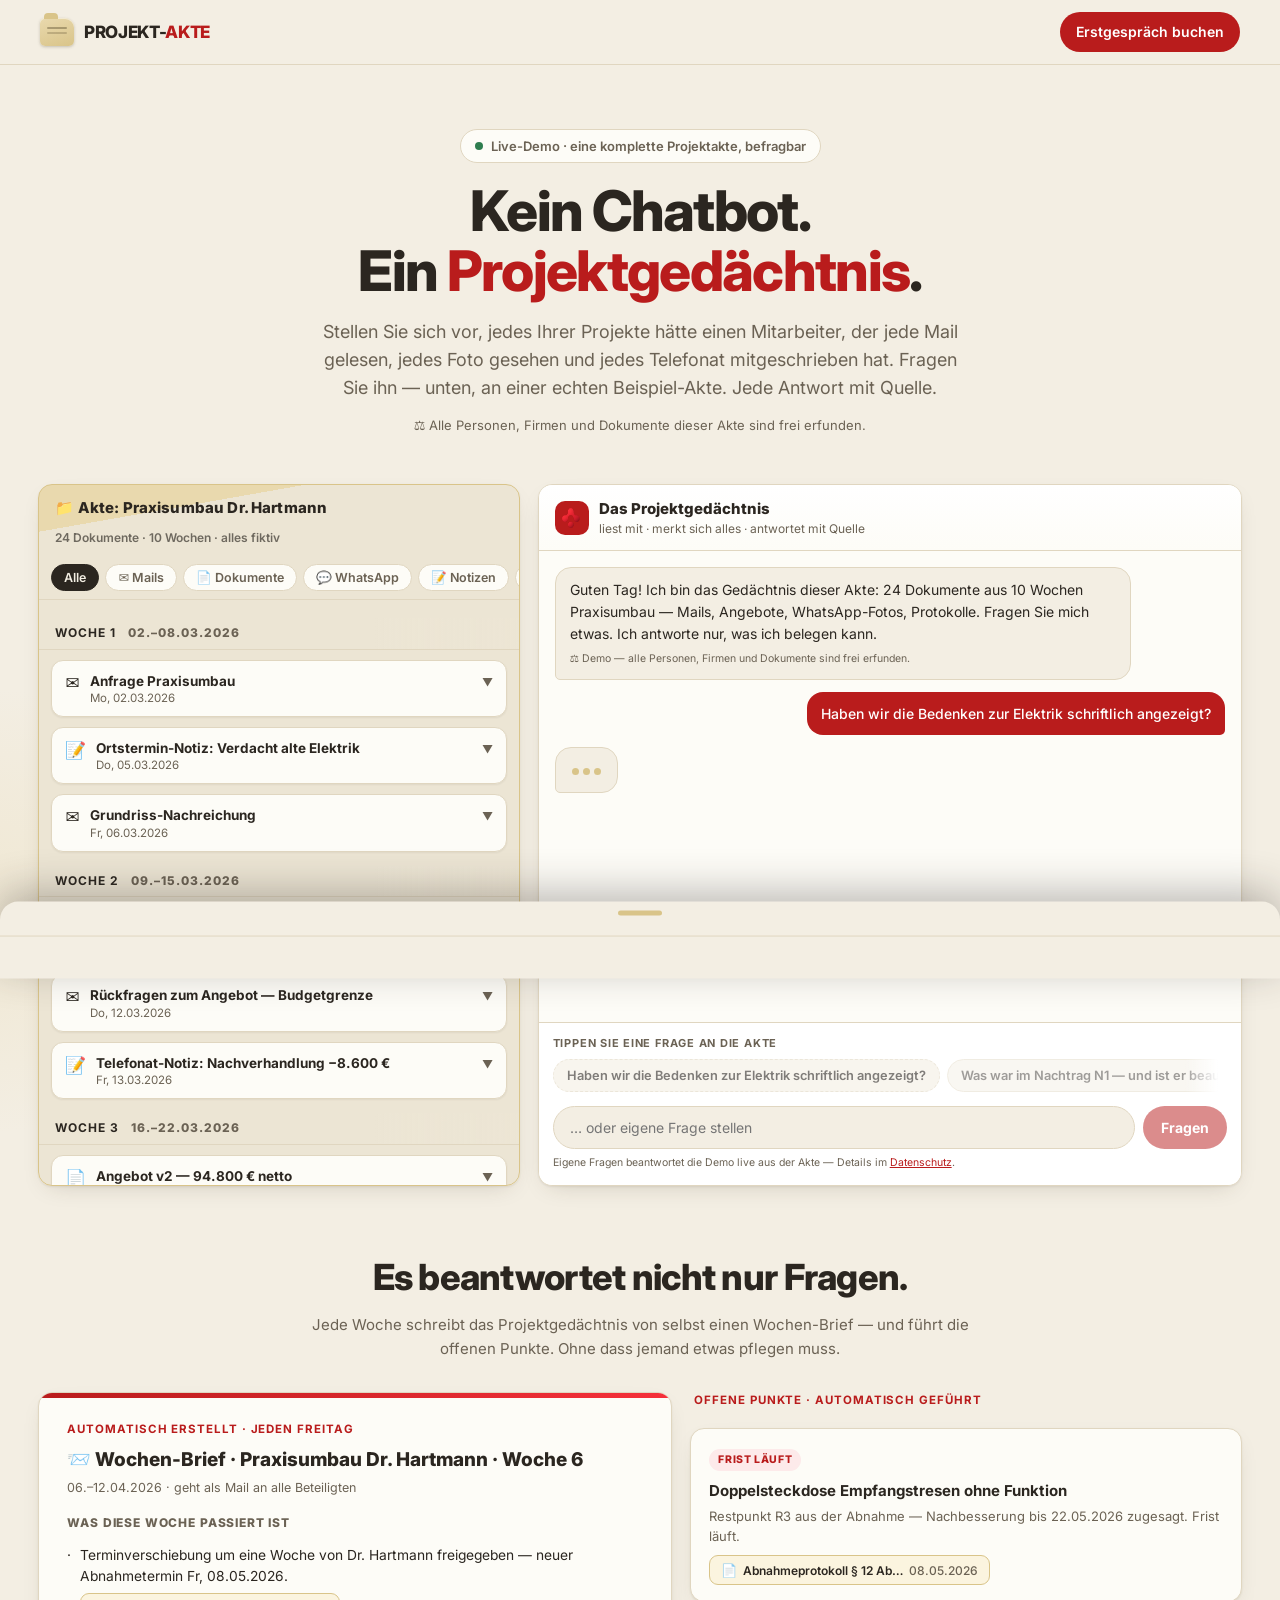
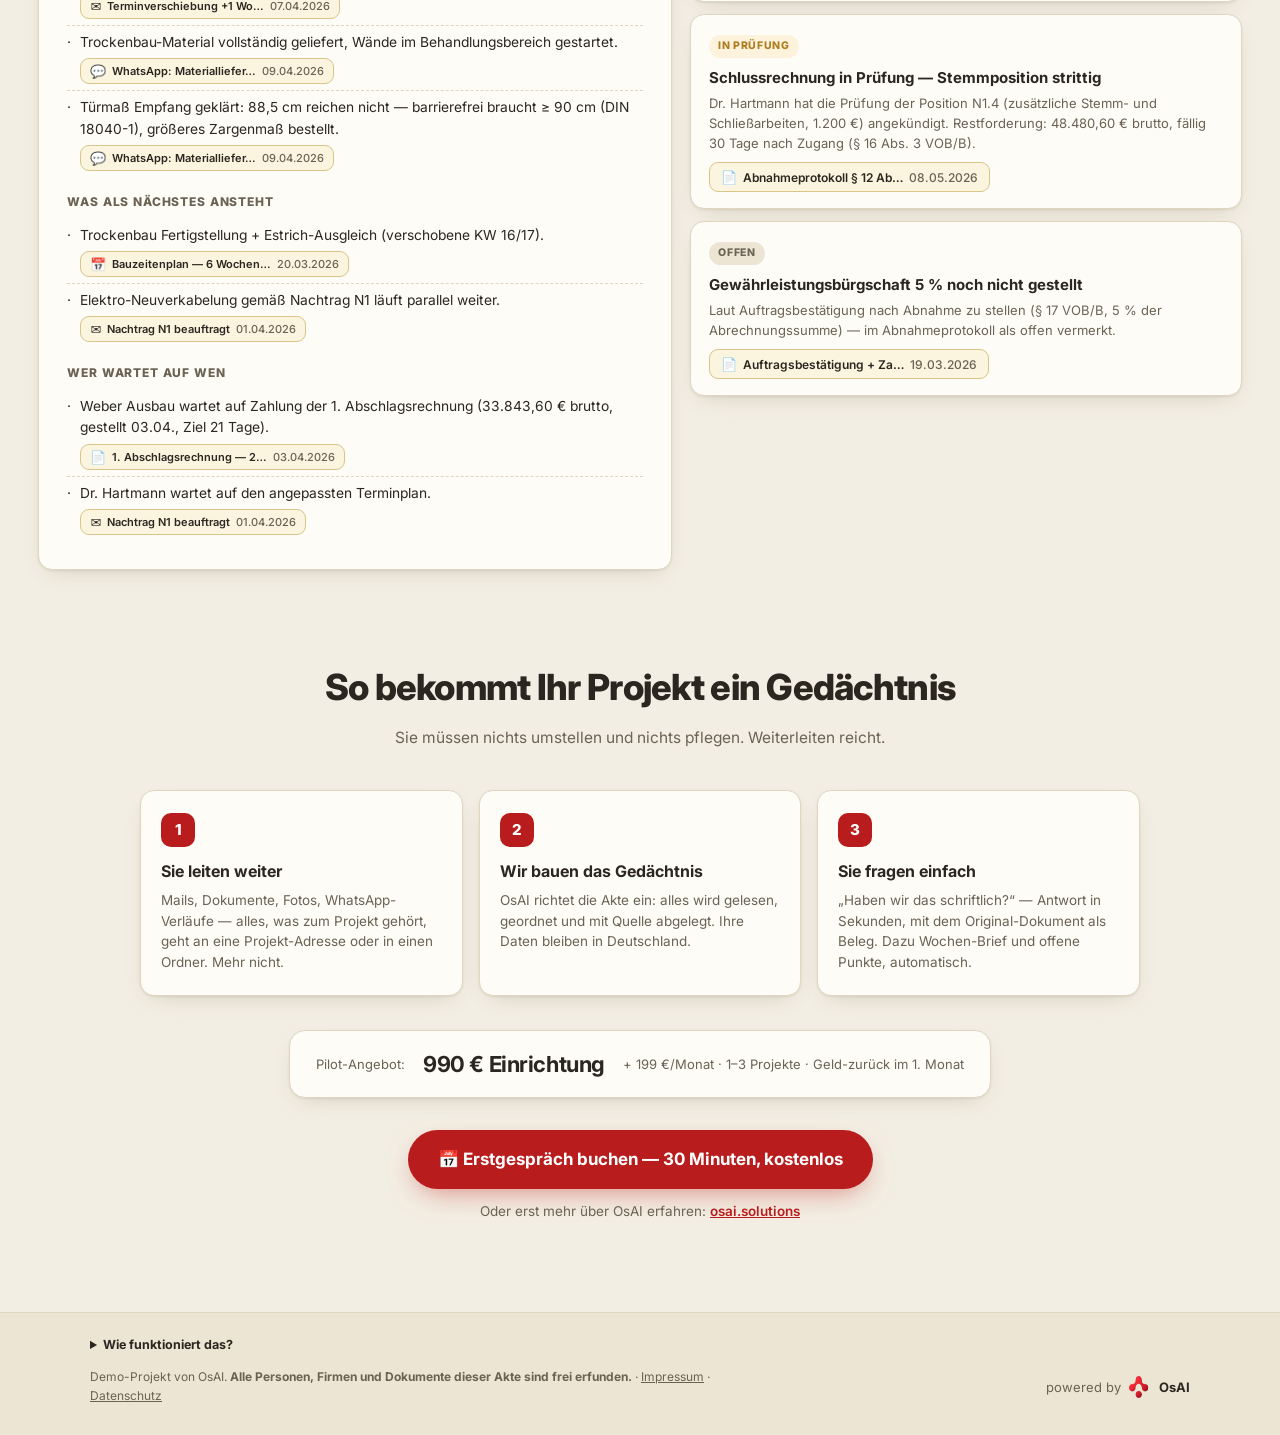
==== commit a72dad5c: "fix(mobile): Frage-Chips bei 390px erreichbar — 2-zeiliger Umbruch + Peek + Fade-Kante (hat-mehr via" ====
--- a/index.html
+++ b/index.html
@@ -63,7 +63,7 @@
         <div class="chat-verlauf" id="chat-verlauf" aria-live="polite"></div>
         <div class="chat-fuss">
           <p class="fuss-label">Tippen Sie eine Frage an die Akte</p>
-          <div class="frage-chips" id="frage-chips"></div>
+          <div class="scroll-zeile chips-zeile"><div class="frage-chips" id="frage-chips"></div></div>
           <form class="eingabe" id="eingabe-form">
             <input type="text" id="eingabe-feld" maxlength="240" placeholder="… oder eigene Frage stellen" aria-label="Eigene Frage an die Akte">
             <button type="submit" id="eingabe-senden">Fragen</button>
--- a/assets/css/style.css
+++ b/assets/css/style.css
@@ -250,6 +250,14 @@
 /* Frage-Chips + Eingabe */
 .chat-fuss { border-top: 1px solid var(--linie); background: #fff; padding: 10px 14px 13px; }
 .fuss-label { font-size: 11px; font-weight: 700; letter-spacing: .07em; text-transform: uppercase; color: var(--tinte-soft); margin: 2px 0 7px; }
+/* Scroll-Zeile mit Fade-Kante: signalisiert „rechts gibt es mehr“ (Klasse hat-mehr via JS) */
+.scroll-zeile { position: relative; }
+.scroll-zeile::after {
+  content: ""; position: absolute; top: 0; right: 0; bottom: 0; width: 42px;
+  pointer-events: none; opacity: 0; transition: opacity .25s;
+}
+.scroll-zeile.hat-mehr::after { opacity: 1; }
+.chips-zeile::after { background: linear-gradient(90deg, rgba(255, 255, 255, 0), #fff 80%); bottom: 6px; }
 .frage-chips { display: flex; gap: 7px; overflow-x: auto; padding-bottom: 6px; scrollbar-width: none; }
 .frage-chips::-webkit-scrollbar { display: none; }
 .frage-chip {
@@ -380,6 +388,8 @@
   .panels-grid { grid-template-columns: 1fr; }
   .schritte { grid-template-columns: 1fr; }
   .msg { max-width: 92%; }
+  /* Frage-Chips: 2-zeilig umbrechend + Peek auf den nächsten Chip — alle 5 erreichbar */
+  .frage-chip { white-space: normal; text-align: left; max-width: 76%; line-height: 1.35; }
 }
 @media (max-width: 480px) {
   .topbar-cta { font-size: 12.5px; padding: 8px 12px; }
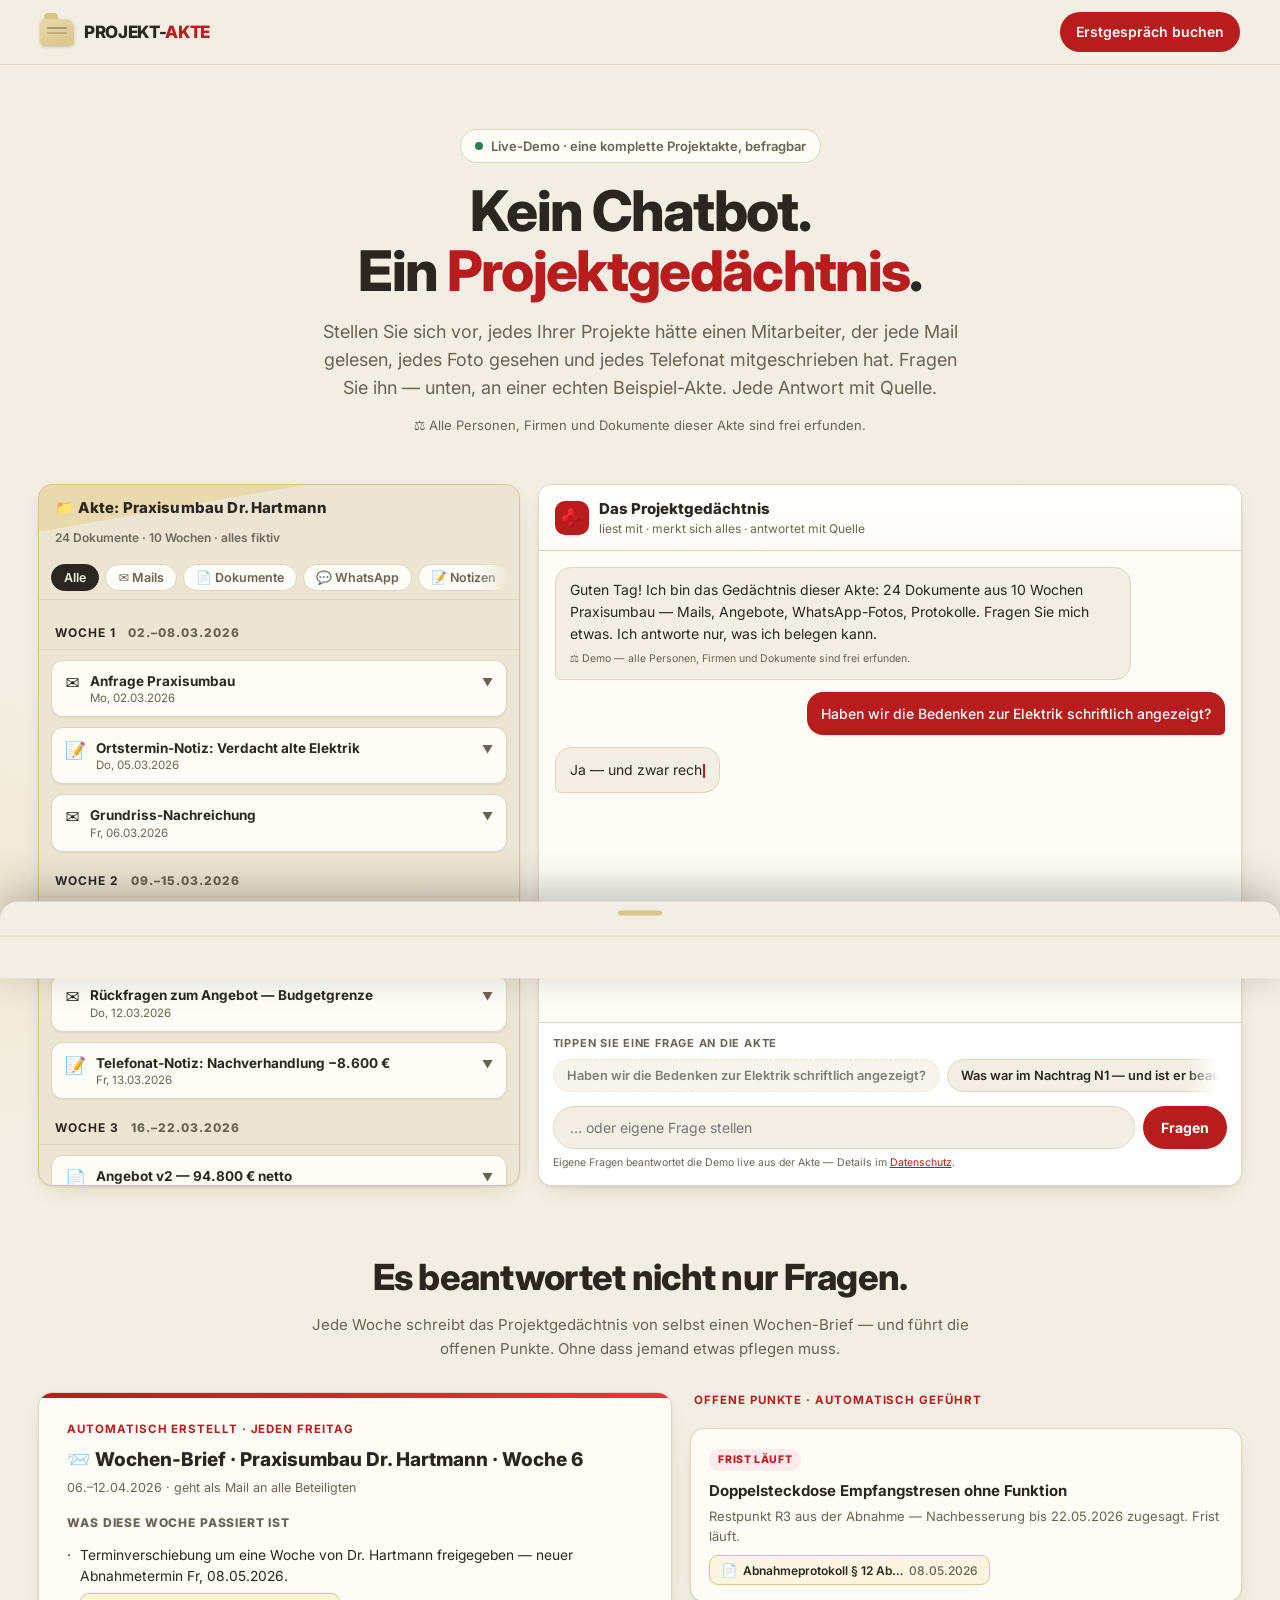
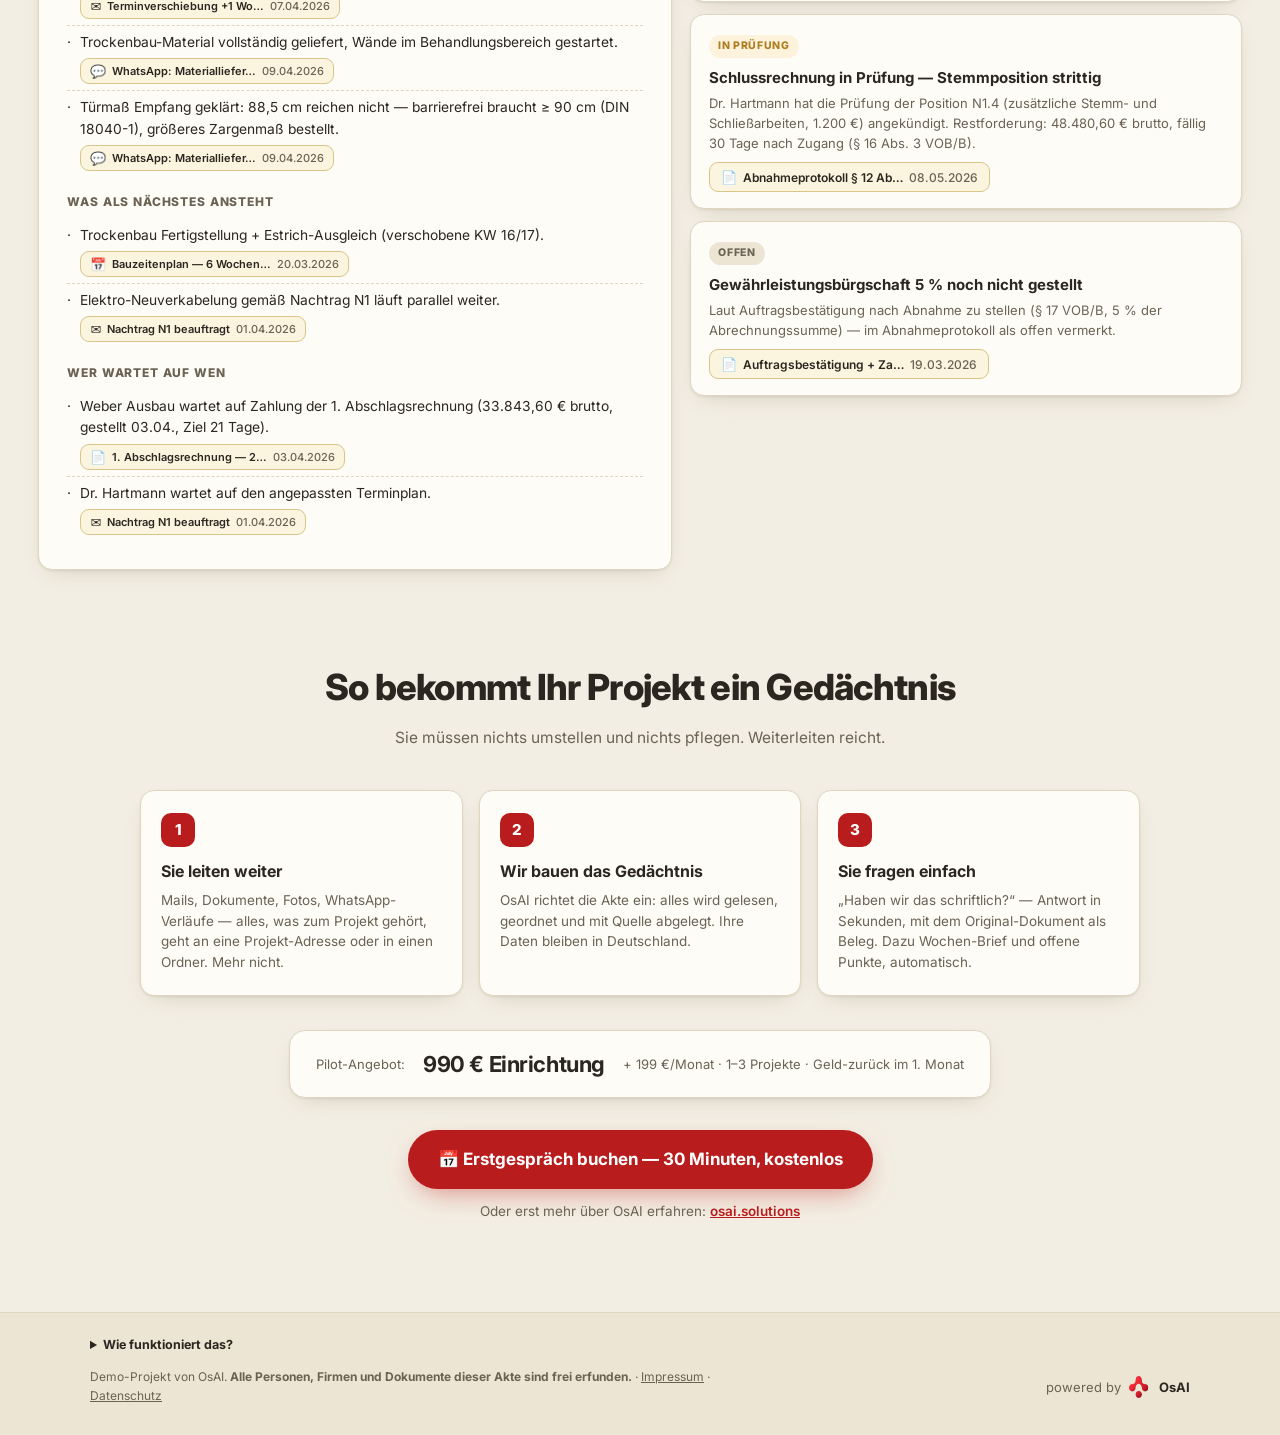
==== commit 19385004: "fix(filter): Desktop-Filterleiste mit Fade-Kante statt hartem Clip — Fotos-Chip erreichbar + Test Co" ====
--- a/index.html
+++ b/index.html
@@ -48,7 +48,7 @@
           <h2>📁 Akte: Praxisumbau Dr. Hartmann</h2>
           <span id="akte-zaehler"></span>
         </div>
-        <div class="filter-leiste" id="filter-leiste" role="tablist" aria-label="Akte filtern"></div>
+        <div class="scroll-zeile filter-zeile"><div class="filter-leiste" id="filter-leiste" role="tablist" aria-label="Akte filtern"></div></div>
         <div class="timeline" id="timeline"></div>
       </aside>
 
--- a/assets/css/style.css
+++ b/assets/css/style.css
@@ -100,7 +100,9 @@
 .akte-kopf { padding: 11px 16px 9px; display: flex; align-items: baseline; gap: 10px; flex-wrap: wrap; }
 .akte-kopf h2 { font-size: 15px; font-weight: 800; letter-spacing: .01em; }
 .akte-kopf span { font-size: 12px; color: rgba(43, 38, 32, .65); font-weight: 600; }
-.filter-leiste { display: flex; gap: 6px; padding: 8px 12px; overflow-x: auto; scrollbar-width: none; border-bottom: 1px solid var(--linie); background: var(--papier-tief); }
+.filter-zeile { border-bottom: 1px solid var(--linie); background: var(--papier-tief); }
+.filter-zeile::after { background: linear-gradient(90deg, rgba(236, 229, 212, 0), var(--papier-tief) 80%); }
+.filter-leiste { display: flex; gap: 6px; padding: 8px 12px; overflow-x: auto; scrollbar-width: none; }
 .filter-leiste::-webkit-scrollbar { display: none; }
 .filter-chip {
   border: 1px solid var(--linie); background: var(--karte); color: var(--tinte-soft);
